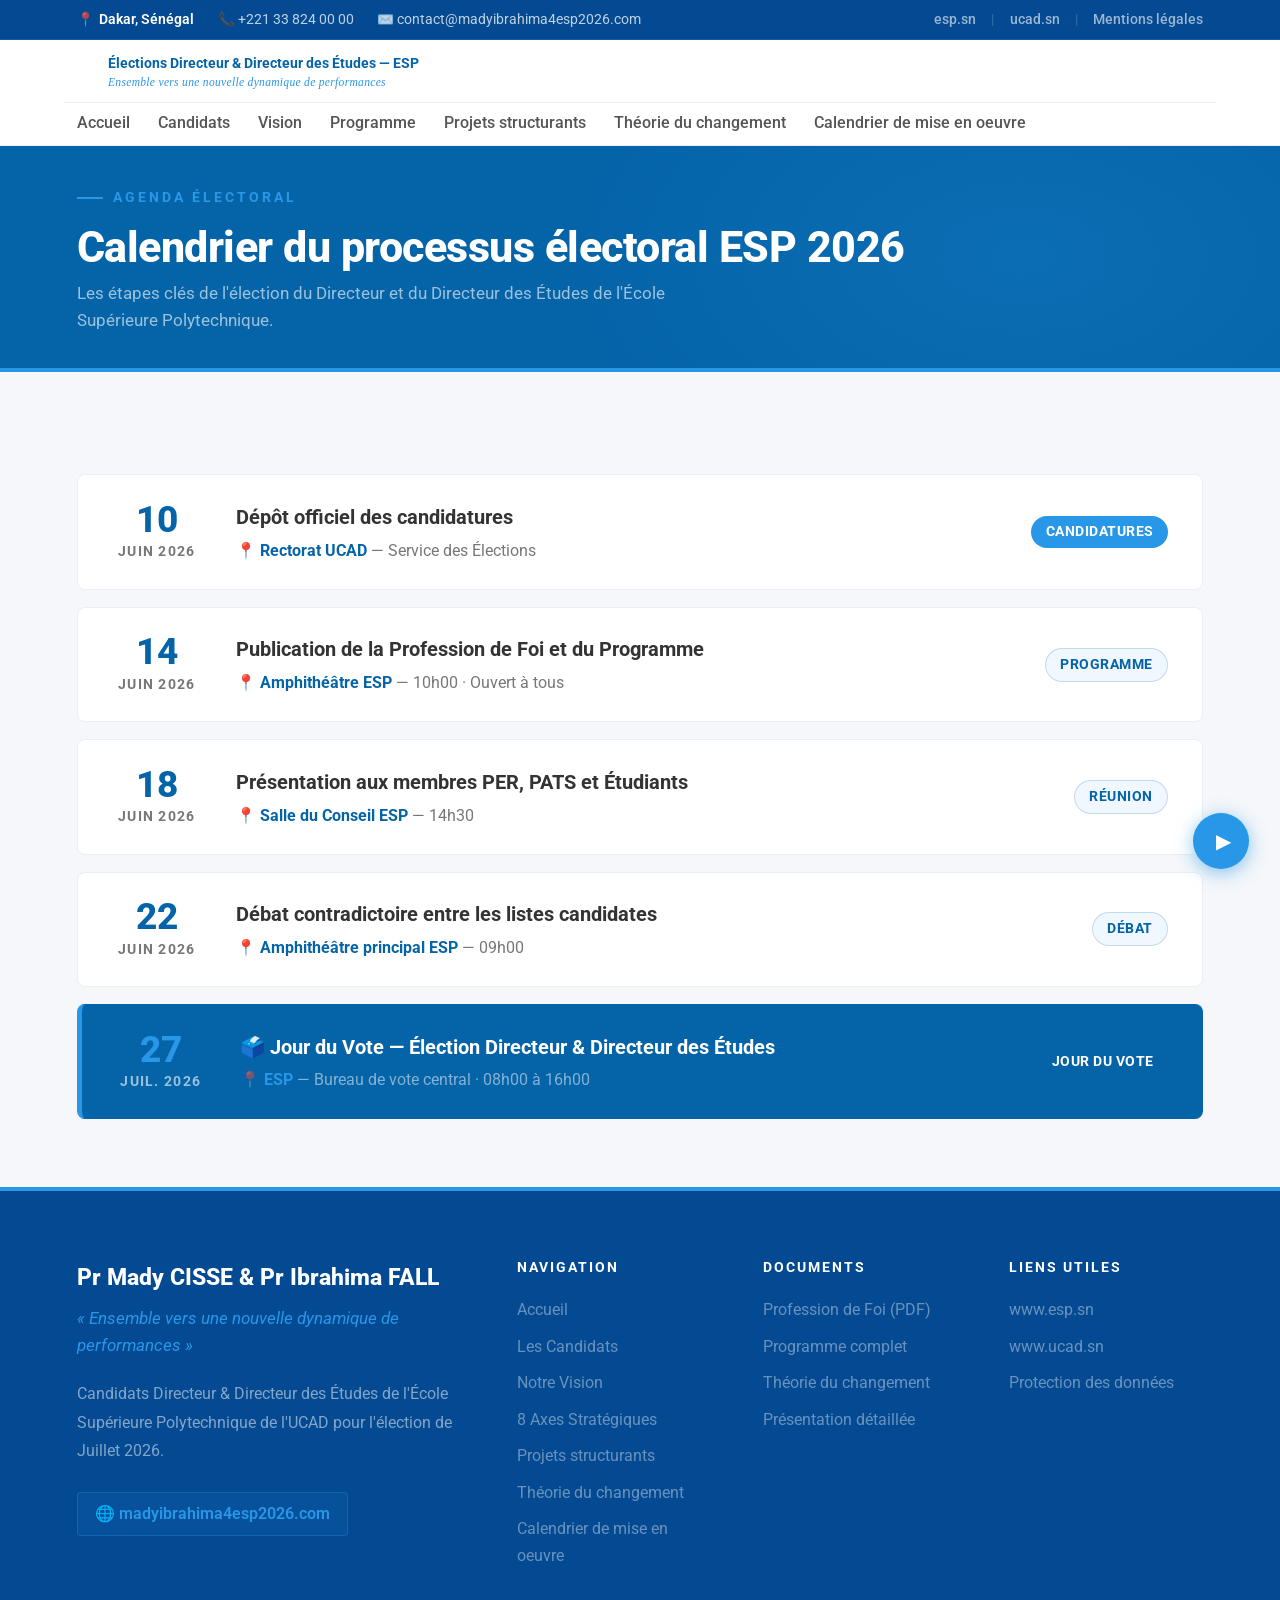
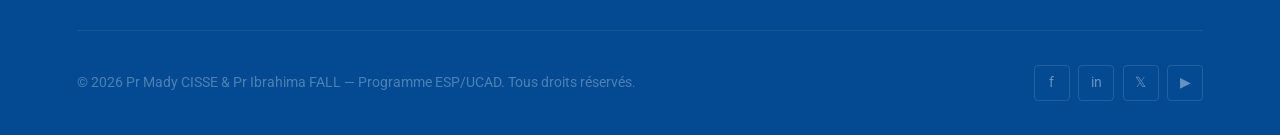
==== agenda.html @ 5996987d "Add files via upload" ====
<!DOCTYPE html>
<html lang="fr">
<head>
<meta charset="UTF-8">
<meta name="viewport" content="width=device-width, initial-scale=1.0">
<meta http-equiv="X-UA-Compatible" content="IE=edge">
<meta http-equiv="Referrer-Policy" content="strict-origin-when-cross-origin">
<title>Agenda Électoral — ESP/UCAD 2026</title>
<meta name="description" content="Calendrier du processus électoral ESP 2026 — dépôt des candidatures, présentation du programme, débat et jour du vote le 27 juillet 2026.">
<meta name="robots" content="index, follow">
<link rel="canonical" href="https://www.madyibrahima4esp2026.com/agenda.html">
<link rel="stylesheet" href="styles.css">
</head>
<body>

<!-- ══ TOPBAR ══ -->
<div class="topbar">
  <div class="tb-l">
    <span>📍 <strong>Dakar, Sénégal</strong></span>
    <span>📞 +221 33 824 00 00</span>
    <span>✉️ contact@madyibrahima4esp2026.com</span>
  </div>
  <div class="tb-r">
    <a href="https://www.esp.sn" target="_blank" rel="noopener noreferrer">esp.sn</a>
    <span class="sep">|</span>
    <a href="https://www.ucad.sn" target="_blank" rel="noopener noreferrer">ucad.sn</a>
    <span class="sep">|</span>
    <a href="mentions-legales.html">Mentions légales</a>
  </div>
</div>

<!-- ══ HEADER ══ -->
<header class="site-header">
  <div class="header-inner">
    <a href="index.html" class="brand" aria-label="Accueil">
      <div class="brand-logo">
        <img src="assets/logo.jpg" alt="Logo ESP" onerror="this.style.display='none';this.parentNode.querySelector('.brand-logo-text').style.display='block'">
        <span class="brand-logo-text" style="display:none">ESP</span>
      </div>
      <div class="brand-text">
        <span class="brand-name">Élections Directeur &amp; Directeur des Études — ESP</span>
        <span class="brand-sub">Ensemble vers une nouvelle dynamique de performances</span>
      </div>
    </a>
    <nav aria-label="Navigation principale">
      <ul class="main-nav">
        <li><a href="index.html">Accueil</a></li>
        <li><a href="candidats.html">Candidats</a></li>
        <li><a href="vision.html">Vision</a></li>
        <li><a href="programme.html">Programme</a></li>
        <li><a href="projets.html">Projets structurants</a></li>
        <li><a href="theorie-du-changement.html">Théorie du changement</a></li>
        <li><a href="theorie-du-changement.html#calendrier">Calendrier de mise en oeuvre</a></li>
        
      </ul>
    </nav>
    <button class="burger" id="menuToggle" aria-label="Ouvrir le menu" aria-expanded="false">
      <span></span><span></span><span></span>
    </button>
  </div>
</header>

<nav class="mobile-nav" id="mobileNav" aria-label="Menu mobile">
  <button class="close-btn" id="closeMenu" aria-label="Fermer">✕</button>
  <a href="index.html">Accueil</a>
  <a href="candidats.html">Les Candidats</a>
  <a href="vision.html">Vision</a>
  <a href="programme.html">Programme</a>
  <a href="projets.html">Projets structurants</a>
  <a href="theorie-du-changement.html">Théorie du changement</a>
  <a href="theorie-du-changement.html#calendrier">Calendrier de mise en oeuvre</a>

</nav>

<!-- ══ PAGE BANNER ══ -->
<section class="page-banner">
  <div class="container">
    <div class="eyebrow">Agenda Électoral</div>
    <h1 class="page-banner-title">Calendrier du processus électoral ESP 2026</h1>
    <p class="page-banner-sub">Les étapes clés de l'élection du Directeur et du Directeur des Études de l'École Supérieure Polytechnique.</p>
  </div>
</section>

<!-- ══ AGENDA ══ -->
<section class="section agenda-section" id="agenda">
  <div class="container">
    <div class="agenda-list">
      <div class="ag-card"><div><div class="ag-day">10</div><div class="ag-mo">Juin 2026</div></div><div><div class="ag-ev">Dépôt officiel des candidatures</div><div class="ag-loc">📍 <strong>Rectorat UCAD</strong> — Service des Élections</div></div><span class="ag-pill p-info">Candidatures</span></div>
      <div class="ag-card"><div><div class="ag-day">14</div><div class="ag-mo">Juin 2026</div></div><div><div class="ag-ev">Publication de la Profession de Foi et du Programme</div><div class="ag-loc">📍 <strong>Amphithéâtre ESP</strong> — 10h00 · Ouvert à tous</div></div><span class="ag-pill p-event">Programme</span></div>
      <div class="ag-card"><div><div class="ag-day">18</div><div class="ag-mo">Juin 2026</div></div><div><div class="ag-ev">Présentation aux membres PER, PATS et Étudiants</div><div class="ag-loc">📍 <strong>Salle du Conseil ESP</strong> — 14h30</div></div><span class="ag-pill p-event">Réunion</span></div>
      <div class="ag-card"><div><div class="ag-day">22</div><div class="ag-mo">Juin 2026</div></div><div><div class="ag-ev">Débat contradictoire entre les listes candidates</div><div class="ag-loc">📍 <strong>Amphithéâtre principal ESP</strong> — 09h00</div></div><span class="ag-pill p-event">Débat</span></div>
      <div class="ag-card highlight"><div><div class="ag-day">27</div><div class="ag-mo">Juil. 2026</div></div><div><div class="ag-ev">🗳️ Jour du Vote — Élection Directeur &amp; Directeur des Études</div><div class="ag-loc">📍 <strong>ESP</strong> — Bureau de vote central · 08h00 à 16h00</div></div><span class="ag-pill p-vote">Jour du vote</span></div>
    </div>
  </div>
</section>

<!-- ══ FOOTER ══ -->
<footer>
  <div class="footer-top">
    <div>
      <div class="foot-name">Pr Mady CISSE &amp; Pr Ibrahima FALL</div>
      <div class="foot-tag">« Ensemble vers une nouvelle dynamique de performances »</div>
      <p class="foot-desc">Candidats Directeur &amp; Directeur des Études de l'École Supérieure Polytechnique de l'UCAD pour l'élection de Juillet 2026.</p>
      <a href="https://www.madyibrahima4esp2026.com" class="foot-link" rel="noopener noreferrer">🌐 madyibrahima4esp2026.com</a>
    </div>
    <div class="footer-col">
      <h4>Navigation</h4>
      <ul>
        <li><a href="index.html">Accueil</a></li>
        <li><a href="candidats.html">Les Candidats</a></li>
        <li><a href="vision.html">Notre Vision</a></li>
        <li><a href="programme.html">8 Axes Stratégiques</a></li>
        <li><a href="projets.html">Projets structurants</a></li>
        <li><a href="theorie-du-changement.html">Théorie du changement</a></li>
        <li><a href="theorie-du-changement.html#calendrier">Calendrier de mise en oeuvre</a></li>
      </ul>
    </div>
    <div class="footer-col">
      <h4>Documents</h4>
      <ul>
        <li><a href="documents/profession-de-foi.pdf" target="_blank" rel="noopener noreferrer">Profession de Foi (PDF)</a></li>
        <li><a href="documents/programme-complet.pdf" target="_blank" rel="noopener noreferrer">Programme complet</a></li>
        <li><a href="documents/theorie-du-changement.pdf" target="_blank" rel="noopener noreferrer">Théorie du changement</a></li>
        <li><a href="documents/presentation.pdf" target="_blank" rel="noopener noreferrer">Présentation détaillée</a></li>
        </ul>
    </div>
    <div class="footer-col">
      <h4>Liens utiles</h4>
      <ul>
        <li><a href="https://www.esp.sn" target="_blank" rel="noopener noreferrer">www.esp.sn</a></li>
        <li><a href="https://www.ucad.sn" target="_blank" rel="noopener noreferrer">www.ucad.sn</a></li>
        <li><a href="mentions-legales.html#donnees">Protection des données</a></li>
        </ul>
    </div>
  </div>
  <div class="footer-bot">
    <p class="footer-copy">© 2026 Pr Mady CISSE &amp; Pr Ibrahima FALL — Programme ESP/UCAD. Tous droits réservés.</p>
    <div class="socials">
      <a href="#" class="soc" aria-label="Facebook" rel="noopener noreferrer">f</a>
      <a href="#" class="soc" aria-label="LinkedIn" rel="noopener noreferrer">in</a>
      <a href="#" class="soc" aria-label="Twitter / X" rel="noopener noreferrer">𝕏</a>
      <a href="#" class="soc" aria-label="YouTube" rel="noopener noreferrer">▶</a>
    </div>
  </div>
</footer>

<script src="main.js" defer></script>
<a href="index.html#video" class="float-vid" aria-label="Voir la vidéo"></a>
</body>
</html>
---- styles.css ----
@import url('https://fonts.googleapis.com/css2?family=Playfair+Display:ital@1&family=Roboto:wght@300;400;500;700;900&display=swap');

/* ═══════════════════════════════════════════════════════════════════
   CHARTE GRAPHIQUE ESP — Couleurs officielles + typographie esp.sn
   Police : système (identique à Hello Elementor / esp.sn)
   Couleurs ESP : #0564A8 dominant · #2897e8 bleu vif · #044a92 bleu profond · #fff · #333
═══════════════════════════════════════════════════════════════════ */

:root {
  --esp-navy:      #0564A8;
  --esp-navy-dark: #044a92;
  --esp-navy-mid:  #1278cc;
  --esp-blue:      #2897e8;
  --esp-blue-dark: #0564A8;
  --esp-blue-pale: #e8f4fd;
  --esp-blue-bg:   #f0f7ff;
  --white:    #ffffff;
  --black:    #000000;
  --text:     #333333;
  --text-mid: #555555;
  --text-lt:  #777777;
  --gray-50:  #fafafa;
  --gray-100: #f5f7fa;
  --gray-200: #ebeef3;
  --gray-300: #d4dde8;
  --border:   #dde3ef;
  --font: "Roboto", -apple-system, BlinkMacSystemFont, "Segoe UI",
          "Helvetica Neue", Arial, "Noto Sans", sans-serif;
  --text-xs:  0.8rem;
  --text-sm:  0.9375rem;
  --text-base: 1rem;
  --text-lg:  1.2rem;
  --text-xl:  1.375rem;
  --text-2xl: 1.625rem;
  --text-3xl: 2rem;
  --text-4xl: 2.375rem;
  --text-5xl: 2.875rem;
  --lh-text:  1.6;
  --lh-head:  1.2;
  --r:    4px;
  --r-lg: 8px;
  --shadow-sm: 0 1px 4px rgba(5,100,168,.08);
  --shadow:    0 4px 20px rgba(5,100,168,.12);
  --shadow-lg: 0 12px 40px rgba(5,100,168,.18);
}

/* ── Reset ── */
*, *::before, *::after { margin:0; padding:0; box-sizing:border-box; }
html { scroll-behavior:smooth; font-size:17px; }
body {
  font-family: var(--font);
  font-size: var(--text-base);
  color: var(--text);
  background: var(--white);
  line-height: var(--lh-text);
  overflow-x: clip;
  -webkit-font-smoothing: antialiased;
}
img { max-width:100%; display:block; }
a { color: inherit; text-decoration: none; }
h1,h2,h3,h4,h5,h6 {
  font-family: var(--font);
  line-height: var(--lh-head);
  font-weight: 700;
  color: var(--black);
}

/* ════════════════════════════════════
   TOPBAR
════════════════════════════════════ */
.topbar {
  background: var(--esp-navy-dark);
  color: rgba(255,255,255,.75);
  font-size: var(--text-xs);
  padding: .5rem 6%;
  display: flex;
  justify-content: space-between;
  align-items: center;
  border-bottom: 1px solid rgba(255,255,255,.08);
}
.tb-l { display:flex; align-items:center; gap:1.4rem; flex-wrap:wrap; }
.tb-l span { display:flex; align-items:center; gap:5px; }
.tb-l strong { color:var(--white); font-weight:600; }
.tb-r { display:flex; align-items:center; gap:.9rem; }
.tb-r a {
  color:rgba(255,255,255,.6);
  font-size:var(--text-xs);
  font-weight:500;
  transition:color .15s;
}
.tb-r a:hover { color:var(--esp-blue); }
.tb-r .sep { color:rgba(255,255,255,.2); }

/* ════════════════════════════════════
   HEADER
════════════════════════════════════ */
.site-header {
  background: var(--white);
  position: sticky;
  top: 0;
  z-index: 300;
  box-shadow: 0 2px 12px rgba(5,100,168,.1);
  border-bottom: 1px solid var(--gray-200);
}
.header-inner {
  max-width: 1280px;
  margin: 0 auto;
  padding: .9rem 5%;
  display: flex;
  align-items: center;
  justify-content: space-between;
  gap: 1.5rem;
}
.brand { display: flex; align-items: center; gap: 12px; min-width:0; overflow:hidden; }
.brand-logo {
  height: 48px; width: auto; flex-shrink: 0;
  display: flex; align-items: center; justify-content: center;
}
.brand-logo img { height: 48px; width: auto; object-fit: contain; display: block; }
.brand-logo-text { font-size: .95rem; font-weight: 800; color: var(--white); letter-spacing: 1px; }
.brand-text { display:flex; flex-direction:column; min-width:0; overflow:hidden; }
.brand-name { font-size: var(--text-sm); font-weight: 700; color: var(--esp-navy); line-height: 1.3; white-space:nowrap; overflow:hidden; text-overflow:ellipsis; }
.brand-sub { font-size: var(--text-xs); color: var(--esp-blue); margin-top: 2px; font-family: Georgia, 'Times New Roman', serif; font-style: italic; letter-spacing: .3px; }
.main-nav { display:flex; list-style:none; align-items:center; gap:.05rem; flex-wrap:nowrap; }
.main-nav a {
  color: var(--text-mid);
  font-size: .78rem;
  font-weight: 500;
  padding: .5rem .65rem;
  border-radius: var(--r);
  transition: all .15s;
}
.main-nav a:hover { color:var(--esp-navy); background:var(--esp-blue-bg); }
.main-nav a.active { color:var(--esp-navy); background:var(--esp-blue-bg); font-weight:700; }
.main-nav a.cta {
  background: var(--esp-navy); color: var(--white);
  padding: .5rem 1rem; font-weight: 600; margin-left: .3rem;
}
.main-nav a.cta:hover { background: var(--esp-navy-dark); }
.main-nav a.cta.active { background: var(--esp-navy-dark); }

/* ── Nav video CTA — pulsing ring ── */
.main-nav a.nav-video {
  background: var(--esp-blue) !important;
  color: var(--white) !important;
  padding: .45rem 1rem !important;
  font-weight: 700 !important;
  letter-spacing: .2px;
  animation: nav-vid-ring 2.6s ease-in-out infinite;
}
.main-nav a.nav-video:hover {
  background: var(--esp-blue-dark) !important;
  animation: none;
  transform: translateY(-1px);
  box-shadow: 0 4px 18px rgba(40,151,232,.55);
}
@keyframes nav-vid-ring {
  0%   { box-shadow: 0 0 0 0 rgba(40,151,232,.65); }
  60%  { box-shadow: 0 0 0 8px rgba(40,151,232,0); }
  100% { box-shadow: 0 0 0 0 rgba(40,151,232,0); }
}
.mobile-nav a.nav-video {
  background: var(--esp-blue) !important;
  color: var(--white) !important;
  font-weight: 700 !important;
  border-radius: var(--r);
}
.burger {
  display:none; flex-direction:column; gap:5.5px;
  cursor:pointer; padding:10px; background:none; border:none;
  border-radius:8px; transition:background .2s;
}
.burger:hover { background:rgba(5,100,168,.07); }
.burger span {
  width:24px; height:2.5px; background:var(--esp-navy);
  border-radius:3px; display:block;
  transition:transform .3s ease, opacity .2s ease, width .25s ease;
}
.burger.open span:nth-child(1) { transform:translateY(8px) rotate(45deg); }
.burger.open span:nth-child(2) { opacity:0; width:0; }
.burger.open span:nth-child(3) { transform:translateY(-8px) rotate(-45deg); }

/* Backdrop */
html.menu-open body { overflow: clip; }

.mobile-overlay {
  position:fixed; inset:0;
  background:rgba(0,8,32,.5);
  z-index:399;
  opacity:0; visibility:hidden;
  transition:opacity .35s, visibility .35s;
  backdrop-filter:blur(3px);
  -webkit-backdrop-filter:blur(3px);
}
.mobile-overlay.open { opacity:1; visibility:visible; }

/* Panneau latéral */
.mobile-nav {
  position:fixed; top:0; right:0;
  height:100vh;
  height:100dvh;
  width:min(300px, 86vw);
  background:var(--white); z-index:400;
  display:flex; flex-direction:column;
  transform:translateX(105%);
  visibility:hidden;
  transition:transform .35s cubic-bezier(.4,0,.2,1), visibility .35s;
  box-shadow:-6px 0 30px rgba(0,8,32,.18);
  overflow-y:auto;
  overflow-x:hidden;
  overscroll-behavior-y:contain;
  -webkit-overflow-scrolling:touch;
  padding-bottom:max(1.5rem, env(safe-area-inset-bottom));
}
.mobile-nav.open { transform:translateX(0); visibility:visible; }

/* En-tête du panneau */
.mob-nav-hd {
  display:flex; align-items:center; justify-content:space-between;
  padding:1rem 1.2rem;
  background:var(--esp-navy);
  flex-shrink:0;
}
.mob-nav-brand { color:var(--white); }
.mob-nav-brand strong { display:block; font-size:.85rem; font-weight:700; letter-spacing:.04em; }
.mob-nav-brand span {
  display:block;
  font-family:'Playfair Display', Georgia, serif;
  font-style:italic;
  font-size:.78rem;
  color:rgba(255,255,255,.82);
  font-weight:400;
  margin-top:4px;
  letter-spacing:.02em;
  line-height:1.35;
}

/* Bouton fermer */
.close-btn {
  width:32px; height:32px;
  background:rgba(255,255,255,.15); border:1px solid rgba(255,255,255,.2);
  border-radius:50%;
  font-size:.95rem; cursor:pointer; color:var(--white);
  display:flex; align-items:center; justify-content:center;
  transition:background .2s;
  flex-shrink:0;
}
.close-btn:hover { background:rgba(255,255,255,.3); }

/* Liens */
.mobile-nav a {
  display:flex; align-items:center; justify-content:space-between;
  padding:.7rem 1.2rem;
  border-bottom:1px solid var(--gray-100);
  color:var(--text); font-size:.9rem; font-weight:600;
  transition:background .15s, color .15s, padding-left .2s;
}
.mobile-nav a::after { content:'›'; font-size:1.2rem; color:var(--esp-blue); opacity:.5; }
.mobile-nav a:hover { background:var(--esp-blue-bg); color:var(--esp-navy); padding-left:1.6rem; }
.mobile-nav a.active { color:var(--esp-blue); background:var(--esp-blue-bg); }

/* CTA */
.mobile-nav a.cta {
  margin:.8rem 1.2rem 1rem;
  padding:.75rem 1.2rem;
  background:var(--esp-navy); color:var(--white) !important;
  border-radius:var(--r-lg);
  justify-content:center;
  font-size:.9rem;
  border-bottom:none;
}
.mobile-nav a.cta::after { display:none; }
.mobile-nav a.cta:hover { background:var(--esp-blue); padding-left:1.2rem; }

/* ════════════════════════════════════
   HERO
════════════════════════════════════ */
@keyframes pulse { 0%,100%{opacity:1} 50%{opacity:.4} }

@keyframes hero-orb-drift {
  0%,100% { transform: translate(0, 0) scale(1); }
  33%      { transform: translate(30px, -20px) scale(1.08); }
  66%      { transform: translate(-20px, 15px) scale(.95); }
}
.hero {
  position: relative;
  background: linear-gradient(135deg, #0564A8 0%, #1478c8 30%, #2897e8 65%, #0c72d4 100%);
  overflow: hidden;
  min-height: 88vh;
  display: flex;
  align-items: stretch;
}
/* Orbes lumineux animés */
.hero::before {
  content: '';
  position: absolute; inset: 0;
  background:
    radial-gradient(ellipse 700px 500px at 50% 50%,  rgba(255,255,255,.07) 0%, transparent 65%),
    radial-gradient(ellipse 500px 400px at 15% 20%,  rgba(90,180,245,.35) 0%, transparent 55%),
    radial-gradient(ellipse 600px 500px at 85% 80%,  rgba(13,60,130,.55)  0%, transparent 60%),
    radial-gradient(ellipse 350px 350px at 80% 10%,  rgba(255,255,255,.1) 0%, transparent 50%);
  pointer-events: none;
  animation: hero-orb-drift 12s ease-in-out infinite;
}
/* Grille de points décorative */
.hero::after {
  content: '';
  position: absolute; inset: 0;
  background-image:
    radial-gradient(circle, rgba(255,255,255,.18) 1px, transparent 1px);
  background-size: 36px 36px;
  pointer-events: none; z-index: 1;
  mask-image: radial-gradient(ellipse 80% 80% at 50% 50%, black 30%, transparent 100%);
  -webkit-mask-image: radial-gradient(ellipse 80% 80% at 50% 50%, black 30%, transparent 100%);
}

/* ── Hero 3 colonnes ── */
.hero-3col {
  position: relative; z-index: 2;
  width: 100%; min-height: 92vh;
  display: grid;
  grid-template-columns: clamp(230px, 26%, 320px) 1fr clamp(230px, 26%, 320px);
  align-items: stretch;
}

/* ── Photos latérales ── */
.h3-photo { position: relative; overflow: hidden; }

/* Accent top blanc nacré */
.h3-photo::before {
  content: '';
  position: absolute; top: 0; left: 0; right: 0; height: 3px;
  background: linear-gradient(90deg, transparent, rgba(255,255,255,.7), transparent);
  z-index: 4;
}
/* Vignette bords intérieurs */
.h3-photo-left::after {
  content: '';
  position: absolute; inset: 0;
  background: linear-gradient(to left, rgba(13,60,130,.5) 0%, transparent 45%);
  pointer-events: none; z-index: 2;
}
.h3-photo-right::after {
  content: '';
  position: absolute; inset: 0;
  background: linear-gradient(to right, rgba(13,60,130,.5) 0%, transparent 45%);
  pointer-events: none; z-index: 2;
}
.h3-photo img {
  width: 100%; height: 100%;
  object-fit: cover; object-position: top center;
  display: block;
  transition: transform .7s cubic-bezier(.25,.46,.45,.94);
  filter: brightness(.85) contrast(1.05) saturate(.95);
}
.h3-photo:hover img {
  transform: scale(1.06);
  filter: brightness(.95) contrast(1.05) saturate(1);
}

/* Dégradé bas */
.h3-photo-grad {
  position: absolute; bottom: 0; left: 0; right: 0; height: 65%;
  background: linear-gradient(to top,
    rgba(4,8,38,1) 0%,
    rgba(4,8,38,.85) 25%,
    rgba(4,8,38,.4) 55%,
    transparent 100%);
  pointer-events: none; z-index: 3;
}

/* Infos bas de photo */
.h3-photo-info {
  position: absolute; bottom: 0; left: 0; right: 0;
  padding: 1.2rem 1.3rem 1.8rem;
  z-index: 4;
}
.h3-photo-info .portrait-tag { margin-bottom: .55rem; }
.h3-photo-info .portrait-name {
  font-size: 1rem;
  border-left: 3px solid var(--esp-blue);
  padding-left: .7rem;
  margin-bottom: .3rem;
}
.h3-photo-info .portrait-grade {
  padding-left: calc(.7rem + 3px);
  font-size: .72rem; color: rgba(255,255,255,.45);
}

/* ── Colonne centre ── */
.h3-center {
  display: flex; flex-direction: column;
  align-items: center; justify-content: center;
  text-align: center;
  padding: 3rem 2.2rem;
  position: relative;
}
/* Séparateurs verticaux blanc nacré */
.h3-center::before, .h3-center::after {
  content: '';
  position: absolute; top: 8%; bottom: 8%; width: 1px;
  background: linear-gradient(to bottom,
    transparent 0%,
    rgba(255,255,255,.25) 30%,
    rgba(255,255,255,.25) 70%,
    transparent 100%);
}
.h3-center::before { left: 0; }
.h3-center::after  { right: 0; }

/* Diviseur décoratif */
.h3-divider {
  display: flex; align-items: center; gap: .7rem;
  width: 80%; margin: .6rem 0;
}
.h3-divider::before, .h3-divider::after {
  content: ''; flex: 1; height: 1px;
  background: linear-gradient(to right, transparent, rgba(255,255,255,.4));
}
.h3-divider::after {
  background: linear-gradient(to left, transparent, rgba(255,255,255,.4));
}
.h3-divider-dot {
  width: 6px; height: 6px; border-radius: 50%;
  background: #fff;
  box-shadow: 0 0 10px rgba(255,255,255,.8), 0 0 22px rgba(255,255,255,.4);
  flex-shrink: 0;
}

/* Grand & blanc lumineux */
.h3-ampersand {
  font-family: 'Montserrat', var(--font);
  font-size: clamp(4rem, 8vw, 7.5rem);
  font-weight: 900; line-height: .9;
  color: #fff;
  filter: drop-shadow(0 0 18px rgba(255,255,255,.5)) drop-shadow(0 0 40px rgba(255,255,255,.2));
  margin: 0; letter-spacing: -2px;
}

/* Titre */
.h3-title {
  font-family: var(--font);
  font-size: clamp(1.1rem, 1.7vw, 1.45rem);
  font-weight: 700; color: var(--white);
  line-height: 1.5; margin-bottom: .4rem;
  text-transform: uppercase; letter-spacing: 2px;
}
.h3-school {
  font-size: .88rem; color: rgba(255,255,255,.35);
  font-weight: 500; margin-bottom: 1.4rem;
  text-transform: uppercase; letter-spacing: 1.5px;
}

/* Slogan dans le centre */
.h3-center .hero-slogan {
  font-size: 1rem;
  max-width: 320px;
  margin-bottom: 1.6rem;
}

/* Badge live */
.h3-live {
  display: inline-flex; align-items: center; gap: .5rem;
  margin-top: 1rem;
  font-size: .78rem; color: rgba(255,255,255,.4);
  background: rgba(255,255,255,.04);
  border: 1px solid rgba(255,255,255,.08);
  padding: .45rem .9rem; border-radius: 100px; font-weight: 600;
  letter-spacing: .8px; text-transform: uppercase;
}

.hero-content {
  position: relative; z-index: 2;
  max-width: 1280px; margin: 0 auto; padding: 0 6%; width: 100%;
  display: grid; grid-template-columns: 1fr clamp(320px, 44%, 520px);
  gap: 2.5rem; align-items: center;
  min-height: 88vh;
}
.hero-left { padding: 4.5rem 0; min-width: 0; overflow: hidden; }

.hero-kicker {
  display: inline-flex; align-items: center; gap: 10px;
  font-size: var(--text-xs); font-weight: 700;
  text-transform: uppercase; letter-spacing: 3px;
  color: var(--esp-blue); margin-bottom: 1.6rem;
  padding: .4rem 1.1rem;
  background: rgba(40,151,232,.1);
  border: 1px solid rgba(40,151,232,.25);
  border-radius: 100px;
}
.kicker-pulse {
  width: 7px; height: 7px;
  background: #22c55e; border-radius: 50%;
  box-shadow: 0 0 8px rgba(34,197,94,.7);
  animation: pulse 2s infinite; flex-shrink: 0;
}
.hero-title {
  font-family: 'Montserrat', var(--font);
  font-size: clamp(1.8rem, 3.5vw, 3rem);
  color: var(--white); font-weight: 900;
  line-height: 1.05; letter-spacing: -1px;
  margin-bottom: 1.2rem;
}
.ht-prenom {
  display: block; font-weight: 700; font-size: .52em;
  color: rgba(255,255,255,.5); letter-spacing: 7px;
  text-transform: uppercase; margin-bottom: .06em;
  font-family: 'Montserrat', var(--font);
}
.ht-nom {
  display: block; font-weight: 900;
  text-transform: uppercase; color: var(--white); line-height: 1;
}
.ht-amp {
  display: block; font-family: 'Montserrat', var(--font);
  font-weight: 300; font-size: .3em;
  color: var(--esp-blue); letter-spacing: 8px;
  text-transform: uppercase; margin: .45em 0;
}
.hero-role {
  font-size: var(--text-sm); color: rgba(255,255,255,.5);
  margin-bottom: 1.4rem; padding-bottom: 1.4rem;
  border-bottom: 1px solid rgba(255,255,255,.08); line-height: 1.75;
}
.hero-role strong { color: rgba(255,255,255,.75); font-weight: 600; }
.hero-slogan {
  font-size: var(--text-lg); font-weight: 500; font-style: italic;
  color: var(--white); line-height: 1.6;
  margin: 0 0 1.8rem; padding-left: 1.3rem;
  border-left: 3px solid var(--esp-blue);
  max-width: 500px;
}
.hero-btns { display: flex; gap: 1rem; flex-wrap: wrap; margin-bottom: 2rem; width: 100%; }
.btn {
  display: inline-flex; align-items:center; gap:8px;
  padding: .85rem 2rem; border-radius: var(--r);
  font-size: var(--text-sm); font-weight: 600;
  transition: all .2s; border: 2px solid transparent;
  cursor: pointer; text-transform: uppercase; letter-spacing: .4px;
}
.btn-primary { background: var(--esp-blue); color: var(--white); border-color: var(--esp-blue); box-shadow: 0 4px 16px rgba(40,151,232,.4); }
.btn-primary:hover { background: var(--esp-blue-dark); border-color: var(--esp-blue-dark); transform: translateY(-2px); box-shadow: 0 6px 22px rgba(40,151,232,.5); }
.btn-outline { background: transparent; color: var(--white); border-color: rgba(255,255,255,.35); }
.btn-outline:hover { border-color: var(--white); background: rgba(255,255,255,.06); }

/* ── Hero bouton vidéo ── */
.btn-play {
  background: var(--white);
  color: var(--esp-blue);
  border-color: var(--white);
  font-weight: 700;
  gap: 10px;
  box-shadow: 0 4px 22px rgba(255,255,255,.22), 0 0 0 3px rgba(255,255,255,.1);
  animation: play-btn-glow 3s ease-in-out infinite;
}
.btn-play:hover {
  background: rgba(255,255,255,.92);
  color: var(--esp-blue-dark);
  transform: translateY(-2px);
  animation: none;
  box-shadow: 0 8px 32px rgba(255,255,255,.35);
}
.btn-play .play-ic {
  width: 24px; height: 24px;
  background: var(--esp-blue);
  color: var(--white);
  border-radius: 50%;
  display: inline-flex; align-items: center; justify-content: center;
  font-size: .6rem;
  flex-shrink: 0;
  transition: background .2s;
}
.btn-play:hover .play-ic { background: var(--esp-blue-dark); }
@keyframes play-btn-glow {
  0%,100% { box-shadow: 0 4px 22px rgba(255,255,255,.22), 0 0 0 3px rgba(255,255,255,.10); }
  50%     { box-shadow: 0 4px 28px rgba(255,255,255,.38), 0 0 0 5px rgba(255,255,255,.18); }
}

.hero-meta {
  display: flex; flex-wrap: wrap;
  border: 1px solid rgba(255,255,255,.08);
  border-radius: var(--r); overflow: hidden;
  background: rgba(255,255,255,.03);
  max-width: 440px;
}
.hero-meta-item {
  flex: 1; padding: .85rem 1.2rem;
  border-right: 1px solid rgba(255,255,255,.08);
  min-width: 100px;
}
.hero-meta-item:last-child { border-right: none; }
.hero-meta-label {
  font-size: 10px; color: rgba(255,255,255,.35);
  text-transform: uppercase; letter-spacing: 1.5px;
  font-weight: 700; margin-bottom: 3px;
}
.hero-meta-value { color: var(--white); font-size: var(--text-sm); font-weight: 700; }

/* Hero droite — portraits candidats */
.hero-right {
  display: flex; flex-direction: column;
  gap: .9rem; align-self: stretch;
  padding: 3rem 0;
}
.hero-portraits {
  display: grid; grid-template-columns: 1fr 1fr;
  gap: .9rem; flex: 1;
  align-items: start;
}

/* Carte portrait */
.hero-portrait {
  display: flex; flex-direction: column;
  border-radius: var(--r-lg);
  overflow: hidden;
  background: rgba(255,255,255,.05);
  border: 1px solid rgba(255,255,255,.1);
  box-shadow: 0 8px 36px rgba(0,0,0,.45);
  transition: transform .3s ease, box-shadow .3s ease;
}
.hero-portrait:hover {
  transform: translateY(-6px);
  box-shadow: 0 20px 55px rgba(0,0,0,.6);
}
.hero-portrait:first-child { border-top: 3px solid var(--esp-blue); }
.hero-portrait.alt {
  border-top: 3px solid rgba(255,255,255,.25);
}

/* Zone photo */
.hero-portrait-img {
  position: relative;
  height: 290px;
  background: #0a0e28;
  overflow: hidden;
  flex-shrink: 0;
}
/* Numéro badge */
.hero-portrait:first-child .hero-portrait-img::before,
.hero-portrait.alt .hero-portrait-img::before {
  content: none;
}
.hero-portrait-img img {
  width: 100%; height: 100%;
  object-fit: cover; object-position: top center;
  transition: transform .45s ease;
}
.hero-portrait:hover .hero-portrait-img img { transform: scale(1.05); }
.hero-portrait::after { display: none; }

/* Section info sous la photo */
.hero-portrait-info {
  padding: .9rem 1rem 1.1rem;
  background: rgba(10,14,45,.78);
  border-top: 1px solid rgba(255,255,255,.07);
}
.portrait-tag {
  display: inline-block; font-size: 9px; font-weight: 700;
  text-transform: uppercase; letter-spacing: 1.5px;
  color: var(--esp-blue); background: rgba(40,151,232,.15);
  border: 1px solid rgba(40,151,232,.35);
  padding: .2rem .65rem; border-radius: 100px; margin-bottom: .5rem;
}
.portrait-tag.alt {
  color: var(--esp-blue);
  background: rgba(40,151,232,.15);
  border-color: rgba(40,151,232,.35);
}
.portrait-name {
  font-family: 'Montserrat', var(--font);
  font-size: 1.05rem; color: var(--white);
  font-weight: 800; line-height: 1.15;
  text-transform: uppercase;
}
.portrait-name strong { font-weight: 900; }
.portrait-grade {
  font-size: 10px; color: rgba(255,255,255,.38);
  margin-top: 4px; font-weight: 500;
}
.hero-right-badge {
  display: flex; align-items: center; gap: .6rem;
  font-size: var(--text-xs); color: rgba(255,255,255,.4);
  background: rgba(255,255,255,.04);
  border: 1px solid rgba(255,255,255,.07);
  padding: .6rem 1rem; border-radius: var(--r); font-weight: 600;
}
.live-dot {
  width: 7px; height: 7px; background: #22c55e;
  border-radius: 50%; box-shadow: 0 0 8px rgba(34,197,94,.6);
  animation: pulse 2s infinite; flex-shrink: 0;
}

/* ════════════════════════════════════
   PAGE BANNER — bandeau des pages internes
════════════════════════════════════ */
.page-banner {
  background: var(--esp-navy);
  padding: 2rem 6%;
  border-bottom: 4px solid var(--esp-blue);
  position: relative;
  overflow: hidden;
}
.page-banner::before {
  content: '';
  position: absolute; inset: 0;
  background: radial-gradient(ellipse 700px 400px at 80% 50%, rgba(40,151,232,.18) 0%, transparent 65%);
  pointer-events: none;
}
.page-banner .container { max-width: 1280px; margin: 0 auto; position: relative; z-index: 1; }
.page-banner .eyebrow { color: var(--esp-blue); margin-bottom: 0.8rem; }
.page-banner .eyebrow::before { background: var(--esp-blue); }
.page-banner-title {
  font-size: clamp(1.7rem, 3.5vw, 2.5rem);
  color: var(--white); font-weight: 800;
  margin-bottom: 0.4rem; letter-spacing: -0.5px;
}
.page-banner-sub { color: rgba(255,255,255,.6); font-size: var(--text-base); max-width: 640px; line-height: 1.6; }

/* ════════════════════════════════════
   GENERIQUE SECTIONS
════════════════════════════════════ */
.section { padding:3rem 6%; }
.container { max-width:1280px; margin:0 auto; }
.section-hd { max-width:800px; margin-bottom:3.5rem; }
.section-hd.center { margin-left:auto; margin-right:auto; text-align:center; }
.eyebrow {
  display: inline-flex; align-items:center; gap:10px;
  font-size: var(--text-xs); font-weight:700;
  text-transform: uppercase; letter-spacing:3px;
  color: var(--esp-blue); margin-bottom:.9rem;
}
.eyebrow::before { content:''; width:26px; height:2px; background:var(--esp-blue); flex-shrink:0; }
.section-hd.center .eyebrow { justify-content:center; }
.section-title { font-size: var(--text-4xl); font-weight: 800; color: var(--esp-navy); letter-spacing: -.5px; margin-bottom:.9rem; line-height: var(--lh-head); }
.section-intro { color:var(--text-mid); font-size:var(--text-base); line-height:var(--lh-text); }

/* ════════════════════════════════════
   STATS
════════════════════════════════════ */
.stats-bar { background:var(--esp-navy); padding:2.5rem 6%; }
.stats-grid { max-width:1280px; margin:0 auto; display:grid; grid-template-columns:repeat(4,1fr); gap:2rem; }
.stat-card { text-align:center; }
.stat-num { font-size: 2.8rem; font-weight: 800; color: var(--white); line-height:1; margin-bottom:.4rem; letter-spacing:-1px; }
.stat-num small { font-size:1.6rem; color:var(--esp-blue); }
.stat-label { font-size: var(--text-xs); color: rgba(255,255,255,.7); text-transform: uppercase; letter-spacing: 1.5px; font-weight: 600; }

/* ════════════════════════════════════
   VISION
════════════════════════════════════ */
.vision { background:var(--white); }
.vision-grid { display:grid; grid-template-columns:1.2fr 1fr; gap:5rem; align-items:center; }
.vision-quote { background: var(--esp-navy); color: var(--white); padding: 3rem; border-radius: var(--r-lg); position: relative; box-shadow: var(--shadow-lg); border-left: 5px solid var(--esp-blue); }
.vision-quote::before { content: '"'; position: absolute; top:.8rem; left:1.5rem; font-size: 6rem; color: rgba(40,151,232,.2); line-height:1; font-weight:800; }
.vision-q { font-size: var(--text-xl); line-height: 1.65; font-weight: 500; margin-bottom: 2rem; position: relative; z-index:1; }
.vision-q strong { color:var(--esp-blue); font-weight:700; }
.vision-attr { display:flex; align-items:center; gap:.9rem; padding-top:1.3rem; border-top:1px solid rgba(255,255,255,.1); }
.attr-line { width:28px; height:2px; background:var(--esp-blue); flex-shrink:0; }
.attr-txt { font-size:var(--text-xs); color:rgba(255,255,255,.6); font-weight:600; text-transform:uppercase; letter-spacing:1.5px; }
.vision-text p { font-size:var(--text-base); line-height:1.85; color:var(--text-mid); margin-bottom:1.1rem; }
.vision-text p strong { color:var(--black); font-weight:700; }
.vision-feats { display:grid; grid-template-columns:1fr 1fr; gap:1rem; margin-top:2rem; }
.vfeat { padding:1rem 1.2rem; background:var(--esp-blue-bg); border-left:4px solid var(--esp-navy); border-radius:0 var(--r) var(--r) 0; }
.vfeat-n { font-size:1.9rem; font-weight:800; color:var(--esp-navy); line-height:1; margin-bottom:4px; }
.vfeat-t { font-size:var(--text-sm); color:var(--text-mid); font-weight:500; }

/* ════════════════════════════════════
   CANDIDATS
════════════════════════════════════ */
.cand-section { background:#eef1f7; }
.cand-grid { display:flex; flex-direction:column; gap:2.5rem; margin-top:1rem; }

/* ── Card horizontale ── */
.cand-card {
  background:var(--white);
  border-radius:var(--r-lg); overflow:hidden;
  box-shadow:0 4px 28px rgba(5,100,168,.1);
  border:1px solid var(--gray-200);
  display:grid;
  grid-template-areas:"banner banner" "head body";
  grid-template-columns:360px 1fr;
  grid-template-rows:3px 1fr;
  transition:box-shadow .3s;
}
.cand-card:hover { box-shadow:0 14px 44px rgba(5,100,168,.16); }

/* Bandeau couleur top */
.cand-banner { grid-area:banner; height:3px; background:var(--esp-navy); }
.cand-banner.alt { background:var(--esp-blue); }

/* ── Colonne PHOTO gauche ── */
.cand-head {
  grid-area:head;
  position:relative; overflow:hidden;
  min-height:480px; background:#07102a;
}
.cand-head::after {
  content:''; position:absolute; inset:0; z-index:1;
  background:
    linear-gradient(to right, rgba(7,16,42,0) 55%, rgba(7,16,42,.45) 100%),
    linear-gradient(to top, rgba(7,16,42,.92) 0%, rgba(7,16,42,.45) 45%, rgba(7,16,42,.05) 100%);
}
.cand-photo { position:absolute; inset:0; width:100%; height:100%; }
.cand-photo img { width:100%; height:100%; object-fit:cover; object-position:center top; }
.cand-head-info {
  position:absolute; bottom:0; left:0; right:0;
  padding:1.5rem 1.8rem; z-index:2;
}
.cand-poste {
  display:inline-block; font-size:9px; font-weight:700;
  text-transform:uppercase; letter-spacing:2px;
  color:var(--esp-blue); background:rgba(40,151,232,.18);
  padding:.28rem .85rem; border-radius:100px; margin-bottom:.5rem;
  border:1px solid rgba(40,151,232,.45);
}
.cand-poste.alt {
  color:rgba(255,255,255,.9); background:rgba(255,255,255,.15);
  border-color:rgba(255,255,255,.3);
}
.cand-name { font-size:var(--text-2xl); font-weight:800; color:#fff; line-height:1.15; }
.cand-titre { font-size:var(--text-xs); color:rgba(255,255,255,.5); margin-top:.3rem; line-height:1.4; }

/* ── Colonne CONTENU droite ── */
.cand-body {
  grid-area:body;
  padding:2.2rem 2.8rem 2.2rem 2.4rem;
  display:flex; flex-direction:column; justify-content:center;
  border-left:1px solid var(--gray-100);
}
.cand-body p { font-size:var(--text-sm); line-height:1.8; color:var(--text-mid); margin-bottom:1rem; }
.cand-body ul {
  list-style:none; margin:0 0 .5rem; padding:0;
  display:grid; grid-template-columns:1fr 1fr; gap:.38rem .6rem;
}
.cand-body ul li {
  font-size:.8rem; line-height:1.55; color:var(--text-mid);
  padding:.2rem 0 .2rem 1rem; position:relative;
  border-bottom:1px solid var(--gray-100);
}
.cand-body ul li:last-child { border-bottom:none; }
.cand-body ul li::before {
  content:''; position:absolute; left:0; top:.63em;
  width:5px; height:5px; border-radius:50%; background:var(--esp-blue); flex-shrink:0;
}
.cand-chips {
  display:flex; flex-wrap:wrap; gap:.45rem;
  margin-top:1.3rem; padding-top:1.2rem; border-top:2px solid var(--gray-100);
}
.chip {
  background:var(--esp-blue-bg); color:var(--esp-navy);
  padding:.3rem .9rem; border-radius:100px;
  font-size:var(--text-xs); font-weight:700;
  border:1px solid rgba(5,100,168,.12);
}
.cand-cv-btn {
  display: inline-flex; align-items: center; gap: .55rem;
  margin-top: 1.1rem;
  padding: .6rem 1.2rem;
  background: var(--esp-blue-bg);
  color: var(--esp-blue);
  border: 1px solid rgba(40,151,232,.35);
  border-radius: var(--r);
  font-size: var(--text-sm); font-weight: 700;
  text-decoration: none;
  transition: background .18s, border-color .18s, color .18s, transform .18s;
}
.cand-cv-btn:hover {
  background: var(--esp-blue);
  color: var(--white);
  border-color: var(--esp-blue);
  transform: translateY(-1px);
}
.cand-cv-icon { font-size: 1rem; flex-shrink: 0; }

/* ════════════════════════════════════
   PROGRAMME — 7 AXES
════════════════════════════════════ */
.programme { background:var(--white); }
.prog-layout { display:grid; grid-template-columns:265px 1fr; gap:3rem; margin-top:3rem; }
.prog-sidebar { position:sticky; top:90px; align-self:start; }
.prog-list { list-style:none; background:var(--gray-100); border-radius:var(--r-lg); padding:.5rem; border:1px solid var(--gray-200); }
.prog-item { display:flex; align-items:center; gap:10px; padding:.8rem 1rem; border-radius:var(--r); cursor:pointer; transition:all .15s; font-size:var(--text-sm); color:var(--text-mid); font-weight:500; }
.prog-item:hover { background:var(--white); color:var(--esp-navy); }
.prog-item.active { background:var(--esp-navy); color:var(--white); font-weight:700; }
.prog-item.active .pnum { background:rgba(255,255,255,.18); color:var(--white); }
.pnum { width:26px; height:26px; border-radius:50%; background:var(--esp-blue-bg); color:var(--esp-navy); display:flex; align-items:center; justify-content:center; font-size:var(--text-xs); font-weight:800; flex-shrink:0; }
.prog-panel { display:none; animation:fadeIn .3s ease; }
.prog-panel.active { display:block; }
@keyframes fadeIn{from{opacity:0;transform:translateY(8px)}to{opacity:1;transform:translateY(0)}}
.prog-hdr { border-left:4px solid var(--esp-navy); padding-left:1.5rem; margin-bottom:2rem; }
.prog-axe { font-size:var(--text-xs); color:var(--esp-blue); font-weight:700; text-transform:uppercase; letter-spacing:2.5px; margin-bottom:.5rem; }
.prog-h3 { font-size:var(--text-3xl); font-weight:800; color:var(--esp-navy); line-height:1.2; margin-bottom:.7rem; }
.prog-obj { font-size:var(--text-base); line-height:1.75; color:var(--text-mid); font-style:italic; }
.prog-body { display:grid; grid-template-columns:1fr 1fr; gap:2.5rem; }
.prog-col h4 { font-size:var(--text-xs); font-weight:700; text-transform:uppercase; letter-spacing:2px; color:var(--esp-navy); padding-bottom:.7rem; margin-bottom:1.1rem; border-bottom:2px solid var(--esp-navy); }
.prog-acts { list-style:none; }
.prog-acts li { position:relative; padding:.5rem 0 .5rem 1.4rem; font-size:var(--text-sm); line-height:1.7; color:var(--text-mid); border-bottom:1px dashed var(--gray-200); }
.prog-acts li:last-child { border-bottom:none; }
.prog-acts li::before { content:''; position:absolute; left:0; top:1rem; width:6px; height:6px; background:var(--esp-blue); border-radius:50%; }
.prog-indic { display:flex; flex-direction:column; gap:.6rem; }
.indic { background:var(--esp-blue-bg); border:1px solid rgba(40,151,232,.15); border-left:3px solid var(--esp-navy); padding:.8rem 1rem; border-radius:0 var(--r) var(--r) 0; font-size:var(--text-sm); line-height:1.55; color:var(--text); }
.indic strong { color:var(--esp-navy); font-weight:700; }

/* ════════════════════════════════════
   PROJETS STRUCTURANTS
════════════════════════════════════ */
.projets { background:var(--gray-100); }

/* ── Ancien compact grid (conservé pour compatibilité) ── */
.ps-grid { display:grid; grid-template-columns:repeat(auto-fit,minmax(300px,1fr)); gap:1.5rem; margin-top:3rem; }
.ps-card { background:var(--white); border-radius:var(--r-lg); overflow:hidden; border:1px solid var(--gray-200); transition:all .25s; display:flex; flex-direction:column; }
.ps-card:hover { transform:translateY(-5px); box-shadow:var(--shadow-lg); border-color:rgba(5,100,168,.3); }
.ps-cover { height:130px; position:relative; display:flex; align-items:flex-end; padding:1.2rem 1.5rem; background:var(--esp-navy); color:var(--white); border-bottom:3px solid var(--esp-blue); }
.ps-cover::before { content:''; position:absolute; top:.8rem; right:1rem; font-size:4rem; font-weight:800; color:rgba(255,255,255,.07); line-height:1; }
.ps-card:nth-child(1) .ps-cover::before{content:'01';} .ps-card:nth-child(2) .ps-cover::before{content:'02';} .ps-card:nth-child(3) .ps-cover::before{content:'03';} .ps-card:nth-child(4) .ps-cover::before{content:'04';} .ps-card:nth-child(5) .ps-cover::before{content:'05';}
.ps-card:nth-child(2) .ps-cover{background:#0564A8;} .ps-card:nth-child(3) .ps-cover{background:#044a92;} .ps-card:nth-child(4) .ps-cover{background:#1278cc;} .ps-card:nth-child(5) .ps-cover{background:#03397a;}
.ps-tag { display:inline-block; background:rgba(40,151,232,.2); padding:.2rem .75rem; border-radius:100px; font-size:10px; font-weight:700; text-transform:uppercase; letter-spacing:1px; margin-bottom:.6rem; border:1px solid rgba(40,151,232,.35); color:var(--esp-blue); }
.ps-title { font-size:var(--text-base); font-weight:700; line-height:1.3; }
.ps-body { padding:1.5rem; flex:1; display:flex; flex-direction:column; }
.ps-body>p { font-size:var(--text-sm); color:var(--text-lt); line-height:1.75; margin-bottom:1rem; }
.ps-acts { list-style:none; margin-top:auto; padding-top:1rem; border-top:1px solid var(--gray-200); }
.ps-acts li { font-size:var(--text-xs); line-height:1.5; color:var(--text-mid); padding:.3rem 0 .3rem 1.1rem; position:relative; }
.ps-acts li::before { content:'→'; position:absolute; left:0; color:var(--esp-blue); font-weight:bold; }

/* ══ PROJETS — HERO ALTERNATING CARDS ══ */
.ps-hero-grid { display:flex; flex-direction:column; gap:2.5rem; margin-top:2rem; }

.ps-hero-card {
  display:grid;
  grid-template-columns:400px 1fr;
  min-height:330px;
  border-radius:var(--r-lg);
  overflow:hidden;
  border:1px solid var(--gray-200);
  box-shadow:var(--shadow);
  background:var(--white);
  opacity:0;
  transform:translateX(-55px);
  transition:opacity .75s ease, transform .75s ease, box-shadow .35s;
}
.ps-hero-card:nth-child(even) {
  grid-template-columns:1fr 400px;
  transform:translateX(55px);
}
.ps-hero-card:nth-child(even) .ps-hero-img { order:2; }
.ps-hero-card:nth-child(even) .ps-hero-cnt  { order:1; }
.ps-hero-card.ps-in { opacity:1; transform:translateX(0); }
.ps-hero-card.ps-in:hover { box-shadow:0 22px 55px rgba(5,100,168,.17); }

/* ── Image ── */
.ps-hero-img { position:relative; overflow:hidden; background:var(--esp-navy); }
.ps-hero-img img {
  position:absolute; inset:0;
  width:100%; height:100%; object-fit:cover;
  transition:transform 1s cubic-bezier(.4,0,.2,1);
  display:block;
}
.ps-hero-card.ps-in:hover .ps-hero-img img { transform:scale(1.08); }

.ps-hero-glaze {
  position:absolute; inset:0;
  background:linear-gradient(155deg, rgba(5,100,168,.52) 0%, rgba(13,21,64,.9) 100%);
  display:flex; flex-direction:column; justify-content:flex-end; padding:1.75rem;
}
.ps-hero-bignum {
  position:absolute; top:.6rem; right:.9rem;
  font-size:8rem; font-weight:800;
  color:rgba(255,255,255,.08); line-height:1;
  pointer-events:none; user-select:none;
}
.ps-hero-chip {
  display:inline-block;
  background:var(--esp-blue); color:#fff;
  font-size:9px; font-weight:700;
  text-transform:uppercase; letter-spacing:1.5px;
  padding:.3rem .9rem; border-radius:100px;
  margin-bottom:.7rem; width:fit-content;
  box-shadow:0 3px 12px rgba(40,151,232,.45);
}
.ps-hero-img-title {
  color:#fff; font-size:.95rem; font-weight:700;
  line-height:1.35; text-shadow:0 2px 8px rgba(0,0,0,.5);
}

/* ── Contenu ── */
.ps-hero-cnt {
  padding:1.75rem 2rem;
  display:flex; flex-direction:column;
  background:var(--white);
}
.ps-hero-cnt-title {
  font-size:var(--text-xl); font-weight:800;
  color:var(--esp-navy); line-height:1.2;
  margin-bottom:1rem;
  padding-bottom:1rem;
  border-bottom:2px solid var(--gray-200);
}
.ps-hero-acts-hd {
  font-size:var(--text-xs); font-weight:700;
  color:var(--esp-blue); text-transform:uppercase;
  letter-spacing:.08em; margin-bottom:.8rem;
  display:flex; align-items:center; gap:.6rem;
}
.ps-hero-acts-hd::before { content:''; width:18px; height:2px; background:var(--esp-blue); flex-shrink:0; }

.ps-hero-acts {
  list-style:none; padding:0; margin:0;
  display:grid; grid-template-columns:1fr 1fr;
  gap:.1rem 1.75rem; flex:1;
}
.ps-hero-acts.col1 { grid-template-columns:1fr; }
.ps-hero-acts li {
  font-size:.83rem; line-height:1.65; color:var(--text-mid);
  padding:.38rem 0 .38rem 1.1rem;
  position:relative; border-bottom:1px solid var(--gray-100);
  opacity:0; transform:translateY(8px);
  transition:opacity .4s ease, transform .4s ease;
}
.ps-hero-card.ps-in .ps-hero-acts li { opacity:1; transform:translateY(0); }
.ps-hero-card.ps-in .ps-hero-acts li:nth-child(1)  { transition-delay:.2s; }
.ps-hero-card.ps-in .ps-hero-acts li:nth-child(2)  { transition-delay:.25s; }
.ps-hero-card.ps-in .ps-hero-acts li:nth-child(3)  { transition-delay:.3s; }
.ps-hero-card.ps-in .ps-hero-acts li:nth-child(4)  { transition-delay:.35s; }
.ps-hero-card.ps-in .ps-hero-acts li:nth-child(5)  { transition-delay:.4s; }
.ps-hero-card.ps-in .ps-hero-acts li:nth-child(6)  { transition-delay:.45s; }
.ps-hero-card.ps-in .ps-hero-acts li:nth-child(7)  { transition-delay:.5s; }
.ps-hero-card.ps-in .ps-hero-acts li:nth-child(n+8) { transition-delay:.55s; }
.ps-hero-acts li::before {
  content:''; position:absolute; left:0; top:.9em;
  width:5px; height:5px; border-radius:50%;
  background:var(--esp-blue); flex-shrink:0;
}
.ps-hero-acts li:last-child { border-bottom:none; }

/* ── Responsive ── */
@media(max-width:920px) {
  .ps-hero-card,
  .ps-hero-card:nth-child(even) {
    grid-template-columns:1fr;
    transform:translateY(40px);
  }
  .ps-hero-card:nth-child(even) .ps-hero-img { order:0; }
  .ps-hero-card:nth-child(even) .ps-hero-cnt  { order:0; }
  .ps-hero-img { min-height:210px; }
  .ps-hero-acts { grid-template-columns:1fr; }
  .ps-hero-cnt { padding:1.25rem; }
  .ps-hero-cnt-title { font-size:var(--text-base); }
  .ps-hero-bignum { font-size:5rem; }
}

/* ════════════════════════════════════
   PROJETS — BLOCS ALTERNÉS
════════════════════════════════════ */
.ps-blk-list { display:flex; flex-direction:column; gap:2.5rem; margin-top:2rem; }

/* ── Bloc principal ── */
.ps-blk {
  display:grid;
  grid-template-areas:"img content" "tog tog" "body body";
  grid-template-columns:42% 58%;
  grid-template-rows:1fr auto auto;
  border-radius:var(--r-lg); overflow:hidden;
  border:1px solid var(--gray-200);
  box-shadow:var(--shadow);
  opacity:0; transform:translateY(42px);
  transition:opacity .75s ease, transform .75s ease, box-shadow .3s;
}
.ps-blk.ps-in { opacity:1; transform:translateY(0); }
.ps-blk.ps-in:hover { box-shadow:0 22px 56px rgba(5,100,168,.16); }

/* Pair : image à droite */
.ps-blk:nth-child(even) {
  grid-template-areas:"content img" "tog tog" "body body";
  grid-template-columns:58% 42%;
}

/* ── Zone IMAGE ── */
.ps-blk-img {
  grid-area:img;
  position:relative; overflow:hidden;
  min-height:460px; background:var(--esp-navy);
}
.ps-blk-img img {
  width:100%; height:100%; object-fit:cover; object-position:center;
  transition:transform 1.1s cubic-bezier(.4,0,.2,1);
}
.ps-blk.ps-in:hover .ps-blk-img img { transform:scale(1.06); }
.ps-blk-overlay {
  position:absolute; inset:0;
  background:linear-gradient(145deg,rgba(5,100,168,.55) 0%,rgba(10,16,50,.9) 100%);
}
.ps-blk-badge {
  position:absolute; top:1.4rem; left:1.4rem;
  background:var(--esp-blue); color:#fff;
  font-size:.6rem; font-weight:800; text-transform:uppercase; letter-spacing:1.5px;
  padding:.28rem .85rem; border-radius:100px;
  box-shadow:0 3px 10px rgba(40,151,232,.45);
}
.ps-blk-bg-num {
  position:absolute; bottom:-.6rem; right:.6rem;
  font-size:10rem; font-weight:900;
  color:rgba(255,255,255,.06); line-height:1;
  pointer-events:none; user-select:none;
}
/* Titre catégorie dans l'image */
.ps-blk-img-label {
  position:absolute; bottom:1.4rem; left:1.4rem; right:1.4rem;
  color:#fff; font-size:1.05rem; font-weight:800; line-height:1.3;
  text-shadow:0 2px 8px rgba(0,0,0,.5);
}

/* ── Zone CONTENU ── */
.ps-blk-content {
  grid-area:content;
  padding:2.8rem 3.2rem;
  display:flex; flex-direction:column; justify-content:center;
  background:var(--white);
}
.ps-blk-tag {
  font-size:.6rem; font-weight:800; text-transform:uppercase;
  letter-spacing:2px; color:var(--esp-blue);
  display:flex; align-items:center; gap:.5rem; margin-bottom:.9rem;
}
.ps-blk-tag::before { content:''; width:22px; height:2px; background:var(--esp-blue); flex-shrink:0; }
.ps-blk-title {
  font-size:var(--text-lg); font-weight:800; color:var(--esp-navy);
  line-height:1.3; margin-bottom:1.3rem;
  padding-bottom:1.1rem; border-bottom:2px solid var(--gray-100);
}
.ps-blk-acts-lbl {
  font-size:.62rem; font-weight:800; text-transform:uppercase;
  letter-spacing:.1em; color:var(--esp-blue);
  display:flex; align-items:center; gap:.45rem; margin-bottom:.75rem;
}
.ps-blk-acts-lbl::before { content:''; width:14px; height:2px; background:var(--esp-blue); flex-shrink:0; }
.ps-blk-acts {
  list-style:none; padding:0; margin:0; flex:1;
  display:grid; grid-template-columns:1fr 1fr; gap:.25rem .9rem;
}
.ps-blk-acts.col1 { grid-template-columns:1fr; }
.ps-blk-acts li {
  font-size:.79rem; line-height:1.6; color:var(--text-mid);
  padding:.28rem 0 .28rem 1rem; position:relative;
  border-bottom:1px solid var(--gray-100);
  opacity:0; transform:translateY(7px);
  transition:opacity .38s ease, transform .38s ease;
}
.ps-blk-acts li:last-child { border-bottom:none; }
.ps-blk-acts li::before {
  content:''; position:absolute; left:0; top:.75em;
  width:4px; height:4px; border-radius:50%; background:var(--esp-blue);
}
.ps-blk.ps-in .ps-blk-acts li { opacity:1; transform:translateY(0); }
.ps-blk.ps-in .ps-blk-acts li:nth-child(1)  { transition-delay:.18s; }
.ps-blk.ps-in .ps-blk-acts li:nth-child(2)  { transition-delay:.22s; }
.ps-blk.ps-in .ps-blk-acts li:nth-child(3)  { transition-delay:.26s; }
.ps-blk.ps-in .ps-blk-acts li:nth-child(4)  { transition-delay:.30s; }
.ps-blk.ps-in .ps-blk-acts li:nth-child(5)  { transition-delay:.34s; }
.ps-blk.ps-in .ps-blk-acts li:nth-child(n+6){ transition-delay:.38s; }

/* Toggle + body exemples span full width */
.ps-blk > .ps-ex-toggle { grid-area:tog; }
.ps-blk > .ps-ex-body   { grid-area:body; }

/* ── Responsive ── */
@media(max-width:860px) {
  .ps-blk,
  .ps-blk:nth-child(even) {
    grid-template-areas:"img" "content" "tog" "body";
    grid-template-columns:1fr;
    grid-template-rows:280px 1fr auto auto;
  }
  .ps-blk-img { min-height:0; }
  .ps-blk-content { padding:1.8rem; }
  .ps-blk-acts { grid-template-columns:1fr; }
}
@media(max-width:520px) {
  .ps-blk-content { padding:1.2rem; }
  .ps-blk-title { font-size:var(--text-base); }
}

/* ════════════════════════════════════
   EXEMPLES DE MISE EN ŒUVRE
════════════════════════════════════ */

/* ── Bouton accordéon ── */
.ps-ex-toggle {
  width:100%; display:flex; align-items:center; justify-content:center; gap:.75rem;
  padding:1rem 2rem;
  background: linear-gradient(135deg, var(--esp-blue) 0%, #0564A8 100%);
  border: none; border-top: 3px solid rgba(255,255,255,.15);
  cursor:pointer; font-size:.78rem; font-weight:800;
  color:#fff; text-transform:uppercase; letter-spacing:.12em;
  flex-shrink:0; position:relative; overflow:hidden;
  box-shadow: 0 4px 18px rgba(40,151,232,.45);
  transition: box-shadow .25s, transform .2s, background .25s;
  animation: toggle-pulse 2.8s ease-in-out infinite;
}
@keyframes toggle-pulse {
  0%,100% { box-shadow: 0 4px 18px rgba(40,151,232,.45); }
  50%      { box-shadow: 0 4px 28px rgba(40,151,232,.85), 0 0 0 4px rgba(40,151,232,.18); }
}
.ps-ex-toggle::before {
  content:'';
  position:absolute; inset:0;
  background: linear-gradient(90deg, transparent 0%, rgba(255,255,255,.12) 50%, transparent 100%);
  transform: translateX(-100%);
  transition: transform .5s ease;
}
.ps-ex-toggle:hover::before { transform: translateX(100%); }
.ps-ex-toggle:hover {
  background: linear-gradient(135deg, #0564A8 0%, #0d4ea3 100%);
  box-shadow: 0 6px 28px rgba(40,151,232,.65);
  transform: translateY(-1px);
  animation: none;
}
.ps-ex-toggle:active { transform: translateY(0); }
.ps-ex-toggle[aria-expanded="true"] {
  background: linear-gradient(135deg, #0d4ea3 0%, #0a3b80 100%);
  animation: none;
  box-shadow: 0 2px 10px rgba(40,151,232,.3);
}
.ps-ex-toggle[aria-expanded="true"] .ps-ex-arr { transform:rotate(180deg); }
.ps-ex-arr {
  width:28px; height:28px; border-radius:50%;
  background:rgba(255,255,255,.2); color:#fff;
  display:flex; align-items:center; justify-content:center;
  font-size:.75rem; line-height:1;
  transition:transform .35s cubic-bezier(.4,0,.2,1), background .2s;
  flex-shrink:0; border: 1px solid rgba(255,255,255,.4);
}
.ps-ex-toggle:hover .ps-ex-arr { background:rgba(255,255,255,.3); }
.ps-ex-toggle[aria-expanded="true"] .ps-ex-arr { background:rgba(255,255,255,.25); }

/* ── Corps accordéon ── */
.ps-ex-body { background:#0d1535; border-top:1px solid rgba(40,151,232,.2); }
.ps-ex-body[hidden] { display:none; }

/* ── Grille exemples (P1, P2, P3) — colonne unique, full-width ── */
.ps-ex-grid { display:flex; flex-direction:column; gap:0; }

/* ── Carte exemple : split sombre ↔ clair ── */
.ps-ex-card { display:grid; grid-template-rows:auto 1fr; border-bottom:1px solid rgba(255,255,255,.06); }
.ps-ex-card:last-child { border-bottom:none; }
.ps-ex-card-hd {
  padding:.75rem 1.4rem;
  font-size:.78rem; font-weight:700; color:#fff; line-height:1.3;
  background:rgba(255,255,255,.05);
  border-left:3px solid var(--esp-blue);
  display:flex; align-items:center; gap:.6rem;
}
.ps-ex-card-hd::before {
  content:'◆'; color:var(--esp-blue); font-size:.5rem; flex-shrink:0;
}
.ps-ex-card-body {
  display:grid; grid-template-columns:1fr 1fr;
  counter-reset:constat;
}
/* Colonne CONSTATS (sombre) */
.ps-ex-card-body > div:first-child {
  padding:.9rem 1.2rem 1rem;
  border-right:1px solid rgba(255,255,255,.06);
}
/* Colonne PROPOSITIONS (légèrement plus claire) */
.ps-ex-card-body > div:last-child {
  padding:.9rem 1.2rem 1rem;
  background:rgba(255,255,255,.04);
}
/* Labels */
.ps-ex-lbl {
  font-size:.62rem; font-weight:800; text-transform:uppercase; letter-spacing:1.4px;
  margin-bottom:.6rem; display:block;
}
.ps-ex-card-body > div:first-child .ps-ex-lbl { color:rgba(255,255,255,.4); }
.ps-ex-card-body > div:last-child  .ps-ex-lbl { color:var(--esp-blue); }
/* Listes */
.ps-ex-ul { list-style:none; padding:0; margin:0; }
/* Constats : numéros */
.ps-ex-card-body > div:first-child .ps-ex-ul li {
  color:rgba(255,255,255,.7); font-size:.75rem; line-height:1.55;
  padding:.28rem 0 .28rem 1.8rem; position:relative;
  border-bottom:1px solid rgba(255,255,255,.05);
  counter-increment:constat;
}
.ps-ex-card-body > div:first-child .ps-ex-ul li:last-child { border-bottom:none; }
.ps-ex-card-body > div:first-child .ps-ex-ul li::before {
  content:counter(constat,decimal-leading-zero);
  position:absolute; left:0; top:.3em;
  font-size:.62rem; font-weight:800; color:var(--esp-blue); font-family:monospace;
}
/* Propositions : coches */
.ps-ex-card-body > div:last-child .ps-ex-ul li {
  color:rgba(255,255,255,.75); font-size:.75rem; line-height:1.55;
  padding:.28rem 0 .28rem 1.4rem; position:relative;
  border-bottom:1px solid rgba(255,255,255,.05);
}
.ps-ex-card-body > div:last-child .ps-ex-ul li:last-child { border-bottom:none; }
.ps-ex-card-body > div:last-child .ps-ex-ul li::before {
  content:'✓'; position:absolute; left:0; top:.28em;
  font-size:.68rem; font-weight:900; color:#4ade80;
}

/* ── Image dans colonne Propositions (Projet 3) ── */
.ps-ex-img-wrap {
  margin: .6rem 0 .8rem;
  border-radius: var(--r);
  overflow: hidden;
  border: 1px solid rgba(40,151,232,.25);
}
.ps-ex-img-wrap img {
  width: 100%; display: block;
  object-fit: cover; max-height: 260px;
}
.ps-ex-img-caption {
  font-size: .62rem; font-weight: 600; text-transform: uppercase; letter-spacing: 1px;
  color: var(--esp-blue); background: rgba(40,151,232,.08);
  padding: .4rem .8rem; line-height: 1.4;
}

/* ── Bannière architecture pleine largeur (Projet 5) ── */
.ps-arch-banner {
  margin: 0; border-bottom: 1px solid rgba(40,151,232,.2);
  position: relative; overflow: hidden;
}
.ps-arch-banner img {
  width: 100%; display: block;
  object-fit: cover; max-height: 380px;
}
.ps-arch-caption {
  position: absolute; bottom: 0; left: 0; right: 0;
  background: linear-gradient(to top, rgba(7,9,30,.95) 0%, transparent 100%);
  padding: 1.5rem 1.4rem .9rem;
  font-size: .8rem; color: rgba(255,255,255,.85); line-height: 1.5;
}
.ps-arch-caption strong { color: var(--esp-blue); }

/* ── Cartes bureaux / centres (P4 & P5) ── */
.ps-bureau-grid {
  display:grid; grid-template-columns:repeat(auto-fit,minmax(260px,1fr));
  gap:0; padding:1.2rem 1.4rem 1.4rem;
  background:#0d1535;
}
.ps-bureau-card {
  background:rgba(255,255,255,.04); border:1px solid rgba(255,255,255,.08);
  border-radius:var(--r-lg); overflow:hidden;
  display:flex; flex-direction:column;
  margin:.4rem;
  transition:background .2s;
}
.ps-bureau-card:hover { background:rgba(255,255,255,.07); }
.ps-bureau-name {
  background:rgba(40,151,232,.15); color:#fff;
  padding:.7rem 1rem; font-size:.8rem; font-weight:700; line-height:1.3;
  border-bottom:1px solid rgba(40,151,232,.3);
  border-top:2px solid var(--esp-blue);
}
.ps-bureau-obj {
  padding:.65rem 1rem;
  border-bottom:1px solid rgba(255,255,255,.07);
}
.ps-bureau-tag {
  font-size:.6rem; font-weight:800; text-transform:uppercase;
  letter-spacing:1.4px; color:rgba(255,255,255,.4); margin-bottom:.3rem; display:block;
}
.ps-bureau-obj-txt {
  font-size:.77rem; line-height:1.5; color:rgba(255,255,255,.65);
  font-style:italic;
  border-left:2px solid var(--esp-blue); padding-left:.6rem;
}
.ps-bureau-missions { padding:.65rem 1rem; flex:1; }
.ps-bureau-missions .ps-bureau-tag { color:var(--esp-blue); }
.ps-bureau-ul { list-style:none; padding:0; margin:0; }
.ps-bureau-ul li {
  font-size:.74rem; line-height:1.55; color:rgba(255,255,255,.65);
  padding:.22rem 0 .22rem 1.1rem; position:relative;
  border-bottom:1px solid rgba(255,255,255,.05);
}
.ps-bureau-ul li:last-child { border-bottom:none; }
.ps-bureau-ul li::before {
  content:'›'; position:absolute; left:0; top:.2em;
  color:var(--esp-blue); font-weight:700; font-size:.85rem;
}

@media(max-width:640px) {
  .ps-ex-card-body { grid-template-columns:1fr; }
  .ps-ex-card-body > div:first-child { border-right:none; border-bottom:1px solid rgba(255,255,255,.06); }
  .ps-bureau-grid { grid-template-columns:1fr; padding:.8rem; }
}

/* ════════════════════════════════════
   GANTT LÉGENDE
════════════════════════════════════ */
.gantt-legend {
  display: flex;
  flex-wrap: wrap;
  gap: 1rem 2rem;
  margin-top: 1.2rem;
  padding: 1rem 1.2rem;
  background: var(--white);
  border: 1px solid var(--gray-200);
  border-radius: var(--r);
}
.gantt-legend-item {
  display: flex; align-items: center; gap: .5rem;
  font-size: var(--text-xs); color: var(--text-mid); font-weight: 600;
}
.gantt-legend-dot {
  width: 12px; height: 12px; border-radius: 2px; flex-shrink: 0;
}
.gantt-legend-dot.c1 { background: var(--esp-navy); }
.gantt-legend-dot.c2 { background: var(--esp-blue); }
.gantt-legend-dot.c3 { background: var(--esp-navy-dark); }
.gantt-legend-dot.c4 { background: var(--esp-navy-mid); }
.gantt-legend-dot.c5 { background: var(--esp-blue-dark); }

/* ════════════════════════════════════
   GANTT
════════════════════════════════════ */
.gantt-hint { display:none; }
.gantt-section { background:var(--white); }
.gantt-wrap { margin-top:3rem; overflow-x:auto; border:1px solid var(--gray-200); border-radius:var(--r-lg); box-shadow:var(--shadow); }
.gantt { width:100%; min-width:900px; border-collapse:collapse; font-size:var(--text-xs); }
.gantt thead tr:first-child th { background:var(--esp-navy); color:var(--white); padding:.7rem .9rem; font-weight:700; font-size:var(--text-xs); text-align:left; }
.gantt thead tr:first-child th.yr { background:var(--esp-blue); text-align:center; font-size:var(--text-xs); border-left:1px solid rgba(255,255,255,.15); }
.gantt thead tr:nth-child(2) th { background:var(--esp-navy-mid); color:rgba(255,255,255,.85); padding:.4rem; font-weight:600; font-size:11px; text-align:center; border-left:1px solid rgba(255,255,255,.1); }
.gantt td { padding:.55rem .9rem; border-bottom:1px solid var(--gray-200); font-size:var(--text-xs); vertical-align:middle; }
.gantt td.lbl { color:var(--text-mid); }
.gantt td.ps-row { background:var(--esp-blue-bg); color:var(--esp-navy); font-weight:700; font-size:var(--text-xs); padding:.7rem .9rem; border-left:3px solid var(--esp-navy); }
.gantt tr:hover td:not(.ps-row) { background:var(--esp-blue-bg); }
.gantt .gbar { height:12px; border-radius:2px; }
.gantt .c1 { background:var(--esp-navy); }
.gantt .c2 { background:var(--esp-blue); }
.gantt .c3 { background:var(--esp-navy-dark); }
.gantt .c4 { background:var(--esp-navy-mid); }
.gantt .c5 { background:var(--esp-blue-dark); }

/* ════════════════════════════════════
   AGENDA
════════════════════════════════════ */
.agenda-section { background:var(--gray-100); }
.agenda-list { margin-top:3rem; }
.ag-card { background:var(--white); border:1px solid var(--gray-200); border-radius:var(--r-lg); padding:1.5rem 2rem; display:grid; grid-template-columns:90px 1fr auto; align-items:center; gap:2rem; margin-bottom:1rem; transition:all .2s; }
.ag-card:hover { border-color:var(--esp-navy); box-shadow:var(--shadow); transform:translateX(4px); }
.ag-card.highlight { background:var(--esp-navy); border-color:var(--esp-navy); border-left:5px solid var(--esp-blue); }
.ag-card.highlight .ag-day { color:var(--esp-blue); }
.ag-card.highlight .ag-mo  { color:rgba(255,255,255,.6); }
.ag-card.highlight .ag-ev  { color:var(--white); }
.ag-card.highlight .ag-loc { color:rgba(255,255,255,.5); }
.ag-card.highlight .ag-loc strong { color:var(--esp-blue); }
.ag-day { font-size:2.2rem; font-weight:800; color:var(--esp-navy); line-height:1; text-align:center; }
.ag-mo  { font-size:var(--text-xs); color:var(--text-lt); text-transform:uppercase; letter-spacing:1.3px; font-weight:700; text-align:center; margin-top:3px; }
.ag-ev  { font-weight:700; font-size:var(--text-lg); color:var(--text); margin-bottom:.25rem; }
.ag-loc { font-size:var(--text-sm); color:var(--text-lt); }
.ag-loc strong { color:var(--esp-navy); font-weight:700; }
.ag-pill { padding:.3rem .85rem; border-radius:100px; font-size:var(--text-xs); font-weight:700; white-space:nowrap; letter-spacing:.5px; text-transform:uppercase; }
.p-vote  { background:var(--esp-navy); color:var(--white); }
.p-event { background:var(--esp-blue-bg); color:var(--esp-navy); border:1px solid rgba(5,100,168,.2); }
.p-info  { background:var(--esp-blue); color:var(--white); }

/* ════════════════════════════════════
   ENGAGEMENT / CONTACT
════════════════════════════════════ */
.engagement { background:var(--esp-navy); color:var(--white); }
.engagement .eyebrow { color:var(--esp-blue); }
.engagement .eyebrow::before { background:var(--esp-blue); }
.engagement .section-title { color:var(--white); }
.engagement .section-intro { color:rgba(255,255,255,.6); }
.eng-grid { display:grid; grid-template-columns:1fr 1.15fr; gap:4rem; margin-top:0; align-items:start; }
.eng-opts { display:flex; flex-direction:column; gap:1rem; }
.eng-opt { background:rgba(255,255,255,.05); border:1px solid rgba(255,255,255,.09); border-radius:var(--r-lg); padding:1.3rem 1.5rem; display:flex; gap:1.2rem; align-items:flex-start; transition:all .2s; }
.eng-opt:hover { background:rgba(40,151,232,.12); border-color:rgba(40,151,232,.4); transform:translateX(4px); }
.eng-num { width:38px; height:38px; border-radius:50%; background:var(--esp-blue); color:var(--white); display:flex; align-items:center; justify-content:center; font-size:var(--text-base); font-weight:800; flex-shrink:0; }
.eng-opt h4 { font-size:var(--text-base); font-weight:700; color:var(--white); margin-bottom:.3rem; }
.eng-opt p  { font-size:var(--text-sm); color:rgba(255,255,255,.55); line-height:1.6; }
.eng-form { background:var(--white); color:var(--text); border-radius:var(--r-lg); padding:2.5rem; box-shadow:0 20px 60px rgba(0,0,0,.4); border-top:4px solid var(--esp-navy); }
.eng-form h3 { font-size:var(--text-2xl); font-weight:800; color:var(--esp-navy); margin-bottom:.3rem; }
.eng-form .sub { font-size:var(--text-sm); color:var(--text-mid); margin-bottom:1.8rem; }
.fg { margin-bottom:1rem; }
.fg label { display:block; font-size:var(--text-xs); font-weight:700; color:var(--text); margin-bottom:.4rem; text-transform:uppercase; letter-spacing:.5px; }
.fg input,.fg select,.fg textarea { width:100%; padding:.8rem 1rem; background:var(--gray-100); border:1.5px solid var(--gray-200); border-radius:var(--r); color:var(--text); font-size:var(--text-base); font-family:var(--font); outline:none; transition:all .15s; }
.fg input:focus,.fg select:focus,.fg textarea:focus { border-color:var(--esp-navy); background:var(--white); box-shadow:0 0 0 3px rgba(5,100,168,.08); }
.fg-row { display:grid; grid-template-columns:1fr 1fr; gap:.8rem; }
.hp-field { position:absolute; left:-9999px; opacity:0; pointer-events:none; }
.btn-submit { width:100%; padding:1rem; border-radius:var(--r); background:var(--esp-navy); color:var(--white); font-size:var(--text-sm); font-weight:700; font-family:var(--font); border:none; cursor:pointer; transition:all .2s; margin-top:.5rem; text-transform:uppercase; letter-spacing:.6px; }
.btn-submit:hover { background:var(--esp-navy-dark); transform:translateY(-1px); }
.btn-submit:disabled { opacity:.6; cursor:not-allowed; transform:none; }
.form-note { font-size:var(--text-xs); color:var(--text-mid); margin-top:1rem; text-align:center; }
.form-note a { color:var(--esp-navy); font-weight:600; }

/* ════════════════════════════════════
   FOOTER
════════════════════════════════════ */
footer { background: var(--esp-navy-dark); color: var(--white); padding: 4rem 6% 2rem; border-top: 4px solid var(--esp-blue); }
.footer-top { max-width:1280px; margin:0 auto; display:grid; grid-template-columns:2fr 1fr 1fr 1fr; gap:3rem; padding-bottom:3rem; border-bottom:1px solid rgba(255,255,255,.07); }
.foot-name { font-size:var(--text-xl); font-weight:800; color:var(--white); margin-bottom:.5rem; }
.foot-tag { font-style:italic; color:var(--esp-blue); font-size:var(--text-base); margin-bottom:1.2rem; }
.foot-desc { font-size:var(--text-sm); color:rgba(255,255,255,.5); line-height:1.8; margin-bottom:1.5rem; }
.foot-link { display:inline-flex; align-items:center; gap:8px; padding:.5rem 1rem; background:rgba(40,151,232,.1); border:1px solid rgba(40,151,232,.3); border-radius:var(--r); font-size:var(--text-sm); color:var(--esp-blue); font-weight:600; }
.foot-link:hover { background:rgba(40,151,232,.2); }
.footer-col h4 { font-size:var(--text-xs); font-weight:700; text-transform:uppercase; letter-spacing:2px; color:var(--white); margin-bottom:1.2rem; }
.footer-col ul { list-style:none; }
.footer-col li { margin-bottom:.55rem; }
.footer-col a { color:rgba(255,255,255,.4); font-size:var(--text-sm); transition:color .15s; }
.footer-col a:hover { color:var(--esp-blue); }
/* ── Footer vidéo ── */
.footer-video {
  max-width: 1280px; margin: 0 auto;
  padding: 2rem 0 1rem;
  border-top: 1px solid rgba(255,255,255,.07);
  display: flex; align-items: flex-start; gap: 2rem; flex-wrap: wrap;
}
.footer-video-info { flex: 1; min-width: 220px; }
.footer-video-info h4 {
  font-size: var(--text-xs); font-weight: 700; text-transform: uppercase;
  letter-spacing: 2px; color: var(--white); margin-bottom: .5rem;
  display: flex; align-items: center; gap: .5rem;
}
.footer-video-info h4::before {
  content: ''; display: inline-block; width: 18px; height: 2px; background: var(--esp-blue); flex-shrink: 0;
}
.footer-video-info p { color: rgba(255,255,255,.42); font-size: var(--text-xs); line-height: 1.6; margin-top: .3rem; }
.footer-video video {
  flex: 0 0 auto; width: 320px; max-width: 100%;
  border-radius: var(--r-lg);
  border: 1px solid rgba(255,255,255,.1);
  display: block;
  background: #000;
}
@media(max-width:640px) { .footer-video { flex-direction:column; } .footer-video video { width:100%; } }

.footer-bot { max-width:1280px; margin:2rem auto 0; display:flex; justify-content:space-between; align-items:center; flex-wrap:wrap; gap:1rem; }
.footer-copy { font-size:var(--text-xs); color:rgba(255,255,255,.3); }
.socials { display:flex; gap:.5rem; }
.soc { width:36px; height:36px; border-radius:var(--r); border:1px solid rgba(255,255,255,.12); display:flex; align-items:center; justify-content:center; color:rgba(255,255,255,.4); font-size:.85rem; transition:all .15s; }
.soc:hover { border-color:var(--esp-blue); color:var(--esp-blue); background:rgba(40,151,232,.08); }

/* ════════════════════════════════════
   VIDEO
════════════════════════════════════ */
.video-section { background: var(--gray-100); }
.video-wrap { max-width: 900px; margin: 0 auto; }
.video-embed {
  position: relative;
  padding-bottom: 56.25%;
  height: 0;
  overflow: hidden;
  border-radius: var(--r-lg);
  box-shadow: var(--shadow-lg);
}
.video-embed iframe,
.video-embed video {
  position: absolute;
  top: 0; left: 0;
  width: 100%; height: 100%;
  border: none;
  background: #000;
}
.video-placeholder {
  position: relative;
  padding-bottom: 56.25%;
  border-radius: var(--r-lg);
  overflow: hidden;
  background: var(--esp-navy);
  border: 2px dashed rgba(40,151,232,.4);
  box-shadow: var(--shadow-lg);
}
.video-placeholder::before {
  content: '';
  position: absolute; inset: 0;
  background: radial-gradient(ellipse 600px 400px at 60% 40%, rgba(40,151,232,.15) 0%, transparent 65%);
  pointer-events: none;
}
.video-placeholder-inner {
  position: absolute;
  inset: 0;
  display: flex;
  flex-direction: column;
  align-items: center;
  justify-content: center;
  gap: 1.2rem;
  padding: 2rem;
  text-align: center;
}
.video-play-btn {
  width: 80px; height: 80px;
  border-radius: 50%;
  background: var(--esp-blue);
  display: flex; align-items: center; justify-content: center;
  font-size: 1.8rem; color: var(--white);
  box-shadow: 0 6px 28px rgba(40,151,232,.55);
  flex-shrink: 0;
}
.video-placeholder-txt {
  font-size: var(--text-xl);
  font-weight: 700;
  color: var(--white);
  margin: 0;
}
.video-placeholder-sub {
  font-size: var(--text-sm);
  color: rgba(255,255,255,.45);
  max-width: 420px;
  line-height: 1.6;
  margin: 0;
}
.video-placeholder-badge {
  display: inline-flex; align-items: center; gap: 8px;
  background: rgba(40,151,232,.15); border: 1px solid rgba(40,151,232,.35);
  border-radius: 100px; padding: .35rem 1rem;
  font-size: var(--text-xs); font-weight: 700;
  color: var(--esp-blue); text-transform: uppercase; letter-spacing: 1.5px;
}

/* ════════════════════════════════════
   VIDEO MODAL
════════════════════════════════════ */
@keyframes vmi-pulse {
  0%,100% { transform: scale(1); opacity: .35; }
  50%      { transform: scale(1.55); opacity: 0; }
}
@keyframes modal-in {
  from { opacity:0; transform: scale(.88) translateY(28px); }
  to   { opacity:1; transform: scale(1) translateY(0); }
}
.video-modal-overlay {
  position: fixed;
  inset: 0;
  z-index: 600;
  background: rgba(4,8,40,.82);
  display: flex;
  align-items: center;
  justify-content: center;
  padding: 1.5rem;
  opacity: 0;
  visibility: hidden;
  transition: opacity .35s ease, visibility .35s ease;
  backdrop-filter: blur(8px);
  -webkit-backdrop-filter: blur(8px);
}
.video-modal-overlay.show { opacity: 1; visibility: visible; }
.video-modal-box {
  background: var(--white);
  border-radius: var(--r-lg);
  padding: 2.5rem 2rem;
  max-width: 460px;
  width: 100%;
  text-align: center;
  box-shadow: 0 24px 70px rgba(0,0,0,.45);
  border-top: 4px solid var(--esp-blue);
  transform: scale(.9) translateY(20px);
  transition: transform .4s cubic-bezier(.34,1.56,.64,1);
}
.video-modal-overlay.show .video-modal-box {
  transform: scale(1) translateY(0);
}
.video-modal-icon {
  width: 72px; height: 72px;
  background: var(--esp-navy);
  border-radius: 50%;
  display: flex; align-items: center; justify-content: center;
  font-size: 1.7rem; color: var(--white);
  margin: 0 auto 1.4rem;
  box-shadow: 0 6px 24px rgba(5,100,168,.4);
  border: 3px solid var(--esp-blue);
}
.video-modal-box h3 {
  font-size: var(--text-xl);
  font-weight: 800;
  color: var(--esp-navy);
  margin-bottom: .75rem;
  line-height: 1.3;
}
.video-modal-box p {
  font-size: var(--text-sm);
  color: var(--text-mid);
  line-height: 1.7;
  margin-bottom: 1.8rem;
}
.video-modal-btns {
  display: flex;
  gap: .75rem;
  justify-content: center;
  flex-wrap: wrap;
}
.video-modal-watch {
  background: var(--esp-navy) !important;
  border-color: var(--esp-navy) !important;
  color: var(--white) !important;
}
.video-modal-watch:hover {
  background: var(--esp-navy-dark) !important;
  border-color: var(--esp-navy-dark) !important;
}

.btn-outline-dark {
  display: inline-flex; align-items:center; gap:8px;
  padding: .85rem 2rem; border-radius: var(--r);
  font-size: var(--text-sm); font-weight: 600;
  transition: all .2s; border: 2px solid var(--gray-300);
  cursor: pointer; text-transform: uppercase; letter-spacing: .4px;
  color: var(--text-mid); background: transparent;
}
.btn-outline-dark:hover {
  border-color: var(--text-mid);
  color: var(--text);
  background: var(--gray-100);
}

/* ════════════════════════════════════
   BOUTON VIDÉO FLOTTANT
════════════════════════════════════ */
.float-vid {
  position: fixed;
  bottom: 1.8rem;
  right: 1.8rem;
  width: 56px;
  height: 56px;
  border-radius: 50%;
  background: var(--esp-blue);
  color: var(--white);
  display: flex;
  align-items: center;
  justify-content: center;
  z-index: 500;
  box-shadow: 0 4px 18px rgba(40,151,232,.55);
  text-decoration: none;
  transition: background .2s, transform .2s, box-shadow .2s;
  animation: float-vid-ring 2.8s ease-in-out infinite;
}
.float-vid::before {
  content: '▶';
  font-size: 1.15rem;
  line-height: 1;
  margin-left: 4px; /* centrage optique du triangle */
}
/* Tooltip */
.float-vid::after {
  content: 'Voir la vidéo';
  position: absolute;
  right: calc(100% + 12px);
  top: 50%;
  transform: translateY(-50%);
  background: rgba(4,8,40,.88);
  color: var(--white);
  padding: .42rem .9rem;
  border-radius: var(--r);
  font-size: .78rem;
  font-weight: 600;
  font-family: var(--font);
  white-space: nowrap;
  letter-spacing: .2px;
  opacity: 0;
  pointer-events: none;
  transition: opacity .2s;
}
.float-vid:hover {
  background: var(--esp-blue-dark);
  transform: scale(1.12);
  animation: none;
  box-shadow: 0 6px 28px rgba(40,151,232,.7);
}
.float-vid:hover::after { opacity: 1; }

@keyframes float-vid-ring {
  0%   { box-shadow: 0 4px 18px rgba(40,151,232,.55), 0 0 0 0   rgba(40,151,232,.5); }
  60%  { box-shadow: 0 4px 18px rgba(40,151,232,.55), 0 0 0 14px rgba(40,151,232,0); }
  100% { box-shadow: 0 4px 18px rgba(40,151,232,.55), 0 0 0 0   rgba(40,151,232,0); }
}
@media(max-width:480px) {
  .float-vid { bottom:1.1rem; right:1.1rem; width:48px; height:48px; }
  .float-vid::before { font-size:1rem; }
}

/* ════════════════════════════════════
   SECTION ESP VISION
════════════════════════════════════ */
.esp-vis-section {
  padding: 0;
  overflow: hidden;
}
.esp-vis-layout {
  display: grid;
  grid-template-columns: 1fr 1fr;
  min-height: 560px;
}

/* Colonne photo */
.esp-vis-photo {
  position: relative;
  overflow: hidden;
  min-height: 480px;
}
.esp-vis-photo img {
  width: 100%; height: 100%;
  object-fit: cover; object-position: center;
  display: block;
  transition: transform .8s ease;
}
.esp-vis-section:hover .esp-vis-photo img { transform: scale(1.04); }
.esp-vis-photo-overlay {
  position: absolute; bottom: 0; left: 0; right: 0;
  padding: 2rem 2rem 2rem;
  background: linear-gradient(to top, rgba(5,100,168,.92) 0%, rgba(5,100,168,.4) 50%, transparent 100%);
  color: var(--white);
}
.esp-vis-photo-tag {
  font-size: .68rem; font-weight: 700; text-transform: uppercase;
  letter-spacing: 2.5px; color: rgba(255,255,255,.65); margin-bottom: .5rem;
}
.esp-vis-photo-name {
  font-size: clamp(1.4rem, 2.5vw, 2rem); font-weight: 800; line-height: 1.2;
}
.esp-vis-photo-sub {
  font-size: .78rem; color: rgba(255,255,255,.55); margin-top: .4rem;
}

/* Colonne contenu */
.esp-vis-content {
  padding: 4rem 3.5rem;
  display: flex; flex-direction: column; justify-content: center;
  background: var(--white);
}
.esp-vis-title {
  font-size: clamp(1.5rem, 2.5vw, 2.1rem);
  font-weight: 800; line-height: 1.25;
  color: var(--esp-navy); margin: .7rem 0 1rem;
}
.esp-vis-intro {
  font-size: var(--text-base); color: var(--text-mid);
  line-height: 1.75; margin-bottom: 1.6rem;
}
.esp-vis-pillars {
  display: flex; flex-direction: column; gap: .6rem; margin-bottom: 1.8rem;
}
.esp-vis-pillar {
  display: flex; align-items: center; gap: .75rem;
  padding: .65rem 1rem;
  background: var(--esp-blue-bg);
  border-left: 3px solid var(--esp-blue);
  border-radius: 0 var(--r) var(--r) 0;
  font-size: .9rem; font-weight: 600; color: var(--esp-navy);
  transition: background .2s, border-color .2s;
}
.esp-vis-pillar:hover {
  background: #dceefa;
  border-color: var(--esp-blue-dark);
}
.esp-vis-pillar-icon { font-size: 1.15rem; flex-shrink: 0; }
.esp-vis-quote {
  font-style: italic; font-size: .95rem; color: var(--text-mid);
  line-height: 1.75; padding: 1rem 1.25rem;
  background: var(--gray-100);
  border-left: 3px solid var(--esp-blue);
  border-radius: 0 var(--r) var(--r) 0;
  margin-bottom: 1.8rem;
}
.esp-vis-quote cite {
  display: block; font-style: normal; font-weight: 600;
  font-size: .8rem; color: var(--esp-navy); margin-top: .5rem;
}

/* Responsive */
@media(max-width:860px) {
  .esp-vis-layout { grid-template-columns: 1fr; }
  .esp-vis-photo  { min-height: 300px; }
  .esp-vis-content { padding: 2.5rem 1.5rem; }
}

/* ════════════════════════════════════
   REVEAL ANIMATION
════════════════════════════════════ */
.reveal { opacity:0; transform:translateY(18px); transition:opacity .6s ease, transform .6s ease; }
.reveal.visible { opacity:1; transform:translateY(0); }

/* ════════════════════════════════════
   RESPONSIVE
════════════════════════════════════ */
/* ── Mobile : burger ── */
@media(max-width:999px) {
  .main-nav { display:none; }
  .burger   { display:flex; }
}

/* ── Desktop ≥1000px : header 2 lignes (identité / menu) ── */
@media(min-width:1000px) {
  .header-inner {
    flex-direction: column;
    align-items:    flex-start;
    gap:            0;
    padding:        .55rem 5%;
  }
  /* Ligne 1 — logo + titre + slogan */
  .brand {
    width:          100%;
    padding-bottom: .3rem;
  }
  .brand-text {
    display:   flex;
    max-width: none;
  }
  .brand-name {
    font-size:  .82rem;
    white-space: nowrap;
    overflow:   hidden;
    text-overflow: ellipsis;
  }
  .brand-sub {
    display:   block;
    font-size: .68rem;
  }
  /* Ligne 2 — menu */
  nav[aria-label="Navigation principale"] {
    width:       100%;
    border-top:  1px solid var(--gray-200);
    padding-top: .3rem;
  }
  .main-nav {
    width:     100%;
    gap:       .15rem;
    flex-wrap: wrap;
  }
  .main-nav a {
    font-size:   var(--text-sm);
    font-weight: 500;
    padding:     .45rem .75rem;
    white-space: nowrap;
  }
  .main-nav a.cta     { padding: .45rem 1.1rem; }
  .main-nav a.nav-video { padding: .43rem 1rem !important; }
}

@media(max-width:950px) {
  .hero-content     { grid-template-columns:1fr; min-height:auto; }
  .hero-portraits   { grid-template-columns:1fr 1fr; gap:.75rem; }
  .hero-3col        { grid-template-columns: clamp(170px,20%,220px) 1fr clamp(170px,20%,220px); }
  .hero-portrait-img { height:240px; }
  .hero-right       { padding:0 0 2.5rem; }
}

@media(max-width:1024px) {
  .vision-grid    { grid-template-columns:1fr; gap:3rem; }
  .prog-layout    { grid-template-columns:1fr; }
  .prog-sidebar   { position:static; }
  .eng-grid       { grid-template-columns:1fr; gap:2.5rem; }
  .footer-top     { grid-template-columns:1fr 1fr; }
  .stats-grid     { grid-template-columns:repeat(2,1fr); }
  .esp-vis-layout { grid-template-columns: 1fr; }
}
@media(max-width:860px) {
  .diag-grid    { grid-template-columns: 1fr !important; }
  .piliers-grid { grid-template-columns: 1fr !important; }
  .esp2029-grid { grid-template-columns: 1fr !important; }
}
@media(max-width:720px) {
  .topbar         { display:none; }
  .hero-content   { padding:1.5rem 6%; min-height:auto; }
  .hero-left      { padding:2rem 0; }
  .hero-title     { font-size:clamp(1.8rem, 7vw, 2.4rem); }
  .hero-portraits   { grid-template-columns:1fr 1fr; gap:.6rem; }
  /* Hero 3col mobile : empilé */
  .hero-3col {
    grid-template-columns: 1fr !important;
    min-height: auto;
  }
  .h3-photo { height: 260px; }
  .h3-photo-left, .h3-photo-right { border: none; border-bottom: 1px solid rgba(255,255,255,.08); }
  .h3-center { padding: 2rem 1.5rem; }
  .hero-portrait-img { height:200px; }
  .hero-portrait-info { padding:.7rem .8rem .85rem; }
  .hero-slogan    { font-size:var(--text-base); max-width:100%; }
  .hero-btns      { flex-direction: column; gap:.7rem; }
  .hero-btns .btn { width: 100%; justify-content: center; padding:.85rem 1.5rem; font-size:var(--text-sm); }
  .portrait-name  { font-size:.88rem; }
  .vision-quote { padding:1.8rem; }
  .vision-q     { font-size:var(--text-lg); }
  .vision-feats { grid-template-columns:1fr; }
  .cand-grid    { gap:1.5rem; }
  .cand-card    { grid-template-areas:"banner" "head" "body"; grid-template-columns:1fr; grid-template-rows:3px 320px 1fr; }
  .cand-head    { min-height:0; }
  .cand-body    { padding:1.5rem; border-left:none; border-top:1px solid var(--gray-100); }
  .cand-body ul { grid-template-columns:1fr; }
  .prog-layout    { grid-template-columns:1fr; gap:0; margin-top:1.5rem; }
  .prog-sidebar   { display:none; }
  .prog-content   { display:flex; flex-direction:column; gap:1rem; }
  .prog-panel     { display:block !important; animation:none !important; border:1px solid var(--gray-200); border-radius:var(--r-lg); overflow:hidden; }
  .prog-hdr       { background:var(--esp-navy); border-left:none; border-top:3px solid var(--esp-blue); padding:1.1rem 1.2rem 1.2rem; margin-bottom:0; cursor:pointer; user-select:none; display:flex; flex-direction:column; align-items:flex-start; }
  .prog-axe       { color:rgba(255,255,255,.6); }
  .prog-h3        { color:var(--white); font-size:var(--text-lg); }
  .prog-obj       { color:rgba(255,255,255,.65); font-size:var(--text-sm); margin-top:.4rem; }
  .prog-arrow     { display:inline-flex; align-items:center; gap:7px; background:var(--esp-blue); color:var(--white); font-size:var(--text-xs); font-weight:700; padding:.4rem 1.1rem; border-radius:100px; margin-top:.9rem; text-transform:uppercase; letter-spacing:.9px; border:none; cursor:pointer; }
  .prog-arrow .arr-chev { display:inline-block; transition:transform .3s ease; }
  .prog-panel.acc-open .prog-arrow { background:rgba(255,255,255,.15); }
  .prog-panel.acc-open .prog-arrow .arr-chev { transform:rotate(180deg); }
  .prog-body-wrap { overflow:hidden; max-height:0; transition:max-height .4s ease; }
  .prog-panel.acc-open .prog-body-wrap { max-height:3000px; }
  .prog-body    { grid-template-columns:1fr; gap:0; padding:1.2rem; }
  .prog-col     { padding-bottom:1rem; }
  .prog-col+.prog-col { padding-top:1rem; border-top:1px solid var(--gray-200); }
  .ag-card      { grid-template-columns:70px 1fr; gap:1rem; padding:1.2rem; }
  .ag-pill      { display:none; }
  .eng-form     { padding:1.8rem; }
  .footer-top   { display:flex !important; flex-direction:column !important; gap:2rem; width:100%; overflow:visible; }
  .footer-top > * { width:100% !important; min-width:0; display:block; overflow:visible; }
  .footer-col ul { display:block !important; overflow:visible; }
  .footer-col li { display:list-item; }
  .fg-row       { grid-template-columns:1fr; }
  footer        { padding: 2.5rem 5% 3rem; overflow:visible; }
  .foot-link    { max-width:100%; white-space:normal; overflow:visible; word-break:break-all; display:block; }
  .footer-bot   { flex-direction:column; align-items:flex-start; gap:.75rem; }
  .footer-copy  { font-size:10px; line-height:1.6; word-break:break-word; }
  .socials      { flex-wrap:wrap; }
  .section      { padding:2.2rem 6%; }
  .gantt-hint   { display:block; text-align:center; font-size:var(--text-xs); color:var(--text-lt); margin-bottom:.75rem; padding:.45rem 1rem; background:var(--esp-blue-bg); border-radius:var(--r); border:1px solid rgba(40,151,232,.2); }
  .gantt        { min-width:600px; font-size:11px; }
  /* Galerie mobile */
  .galerie-grid {
    grid-template-columns: repeat(2, 1fr);
    grid-auto-rows: 150px;
  }
  .gal-item              { grid-column: span 1 !important; grid-row: span 1 !important; }
  .gal-item.gal-tall     { grid-row: span 2 !important; }
  .gal-item.gal-wide-bot { grid-column: span 1 !important; grid-row: span 1 !important; }
  .gal-overlay           { opacity: 1; }
  .gal-desc              { display: none; }
  .gal-desc-bar          { display: none; }
  .gal-item.tapped .gal-desc     { display: block; }
  .gal-item.tapped .gal-desc-bar { display: block; }
  /* Décryptage mobile */
  .vd-step { grid-template-columns: 40px 1fr; gap: .8rem; }
  .vd-step-num { width: 40px; height: 40px; font-size: var(--text-xs); }
  .vd-step::before { left: 19px; top: 40px; }
  .vd-kpis { grid-template-columns: repeat(3, 1fr); padding: 1rem; }
  .vd-kpi-val { font-size: 2rem; }
  .vd-cta-card { flex-direction: column; align-items: flex-start; }
  .vd-cta-card .btn { width: 100%; justify-content: center; }
  .vd-hl-card { padding: 1.2rem; }
  .gal-theme-inner-h { flex-direction: column !important; text-align: center !important; }
  .gal-item.gal-wide-bot .gal-theme-title { font-size: .72rem !important; line-height: 1.3; }
  .gal-item.gal-wide-bot .gal-theme-sub   { display: none; }
  .gal-item.gal-wide-bot .gal-num-inline  { font-size: 1.3rem; }
  .gal-item.gal-wide-bot .gal-icon-inline { font-size: 1.3rem; }
  .gantt thead tr:first-child th:first-child { position:sticky; left:0; z-index:4; }
  .gantt thead tr:nth-child(2) th:first-child { position:sticky; left:0; z-index:4; background:var(--esp-navy-mid); }
  .gantt td.lbl { min-width:130px; max-width:130px; white-space:normal; line-height:1.35; position:sticky; left:0; z-index:2; background:var(--white); box-shadow:3px 0 8px rgba(0,0,0,.07); }
  .gantt tr:hover td.lbl { background:var(--esp-blue-bg); }
  .gantt td.ps-row { position:sticky; left:0; z-index:2; box-shadow:3px 0 8px rgba(0,0,0,.05); }
  .gantt .gbar  { height:10px; }
  .page-banner  { padding:1.4rem 6%; }
  .page-banner-title { font-size:1.4rem; }
}

/* ════════════════════════════════════
   RESPONSIVE COMPLÉMENTAIRE
════════════════════════════════════ */

/* ── Header / brand sur écrans moyens ── */
@media(max-width:900px) {
  .brand-sub   { display:none; }
  .brand-name  { font-size:.8rem; }
  .header-inner{ padding:.75rem 4%; gap:1rem; }
  .topbar      { padding:.4rem 4%; }
}

/* ── Brand text truncation sur petits écrans ── */
@media(max-width:600px) {
  .brand-name  { font-size:.72rem; max-width:220px; white-space:nowrap; overflow:hidden; text-overflow:ellipsis; }
  .brand-logo  { height:38px; }
  .brand-logo img { height:38px; }
  .header-inner{ padding:.65rem 4%; }
}

/* ── Topbar masqué sous 720px (déjà en place) ; ajustement sous 480px ── */
@media(max-width:480px) {
  html { font-size:15px; }
  .section        { padding:2rem 4%; }
  .container      { padding:0; }
  .page-banner    { padding:1.2rem 4%; }
  .page-banner-title { font-size:1.25rem; }
  .page-banner-sub   { font-size:.85rem; }

  /* Hero mobile */
  .h3-center { padding:1.5rem 1rem; }
  .h3-ampersand { font-size:clamp(3rem,14vw,4.5rem); }
  .h3-title { font-size:clamp(.95rem,3.5vw,1.2rem); letter-spacing:1.2px; }
  .hero-btns .btn { font-size:.82rem; padding:.75rem 1.1rem; }
  .hero-kicker { font-size:.65rem; letter-spacing:2px; padding:.35rem .8rem; }

  /* Stats */
  .stats-grid { grid-template-columns:repeat(2,1fr); gap:1rem; }
  .stat-num   { font-size:2rem; }

  /* Section titles */
  .section-title { font-size:var(--text-2xl); }

  /* Vision */
  .vision-quote  { padding:1.2rem; }
  .vision-q      { font-size:var(--text-base); }
  .vfeat         { padding:.75rem 1rem; }

  /* Candidats */
  .cand-card { grid-template-rows:3px 270px 1fr; }
  .cand-body { padding:1.2rem; }
  .cand-body ul { grid-template-columns:1fr; }
  .cand-name { font-size:var(--text-xl); }

  /* Programme */
  .prog-body  { padding:.9rem; }
  .prog-h3    { font-size:var(--text-xl); }

  /* Agenda */
  .ag-card { grid-template-columns:60px 1fr; gap:.75rem; padding:1rem; }
  .ag-day  { font-size:1.8rem; }
  .ag-ev   { font-size:var(--text-base); }

  /* Contact form */
  .eng-form { padding:1.2rem; }

  /* Footer */
  footer    { padding:2rem 4% 2.5rem; }
  .foot-name { font-size:var(--text-base); }

  /* ESP Vision */
  .esp-vis-content { padding:1.8rem 1.2rem; }
  .esp-vis-title   { font-size:1.35rem; }

  /* Boutons */
  .btn { padding:.75rem 1.4rem; font-size:.82rem; }
}

/* ── Très petits écrans (< 360px) ── */
@media(max-width:360px) {
  html { font-size:14px; }
  .header-inner { padding:.6rem 3%; }
  .brand-name   { max-width:160px; }
  .section      { padding:1.8rem 3%; }
  .hero-btns    { gap:.5rem; }
  .cand-card    { grid-template-rows:3px 240px 1fr; }
  .stats-grid   { gap:.75rem; }
  .stat-num     { font-size:1.75rem; }
}

/* ── Tablettes paysage (768px – 1024px) ── */
@media(min-width:769px) and (max-width:1024px) {
  .cand-card {
    grid-template-areas:"banner" "head" "body";
    grid-template-columns:1fr;
    grid-template-rows:3px 340px 1fr;
  }
  .cand-head    { min-height:0; }
  .cand-body    { padding:1.8rem; border-left:none; border-top:1px solid var(--gray-100); }
  .cand-body ul { grid-template-columns:1fr 1fr; }
  .prog-layout  { grid-template-columns:220px 1fr; }
  .footer-top   { grid-template-columns:1fr 1fr; gap:2rem; }
  .stats-grid   { grid-template-columns:repeat(4,1fr); gap:1.2rem; }
}

/* ── Gantt scroll hint visible dès 900px ── */
@media(max-width:900px) {
  .gantt-hint { display:block; }
  .gantt-wrap { overflow-x:auto; -webkit-overflow-scrolling:touch; }
}

/* ── ESP Vision sur mobile ── */
@media(max-width:600px) {
  .esp-vis-photo      { min-height:240px; }
  .esp-vis-content    { padding:2rem 1.2rem; }
  .esp-vis-pillar     { font-size:.82rem; padding:.5rem .8rem; }
  .esp-vis-pillar-icon{ font-size:1rem; }
}

/* ── Footer colonnes ajustement ── */
@media(min-width:721px) and (max-width:1024px) {
  .footer-top { grid-template-columns:1fr 1fr; gap:2rem; }
}
@media(max-width:480px) {
  .footer-top { flex-direction:column !important; gap:1.5rem !important; }
  .footer-video { flex-direction:column; }
  .footer-video video { width:100%; }
}
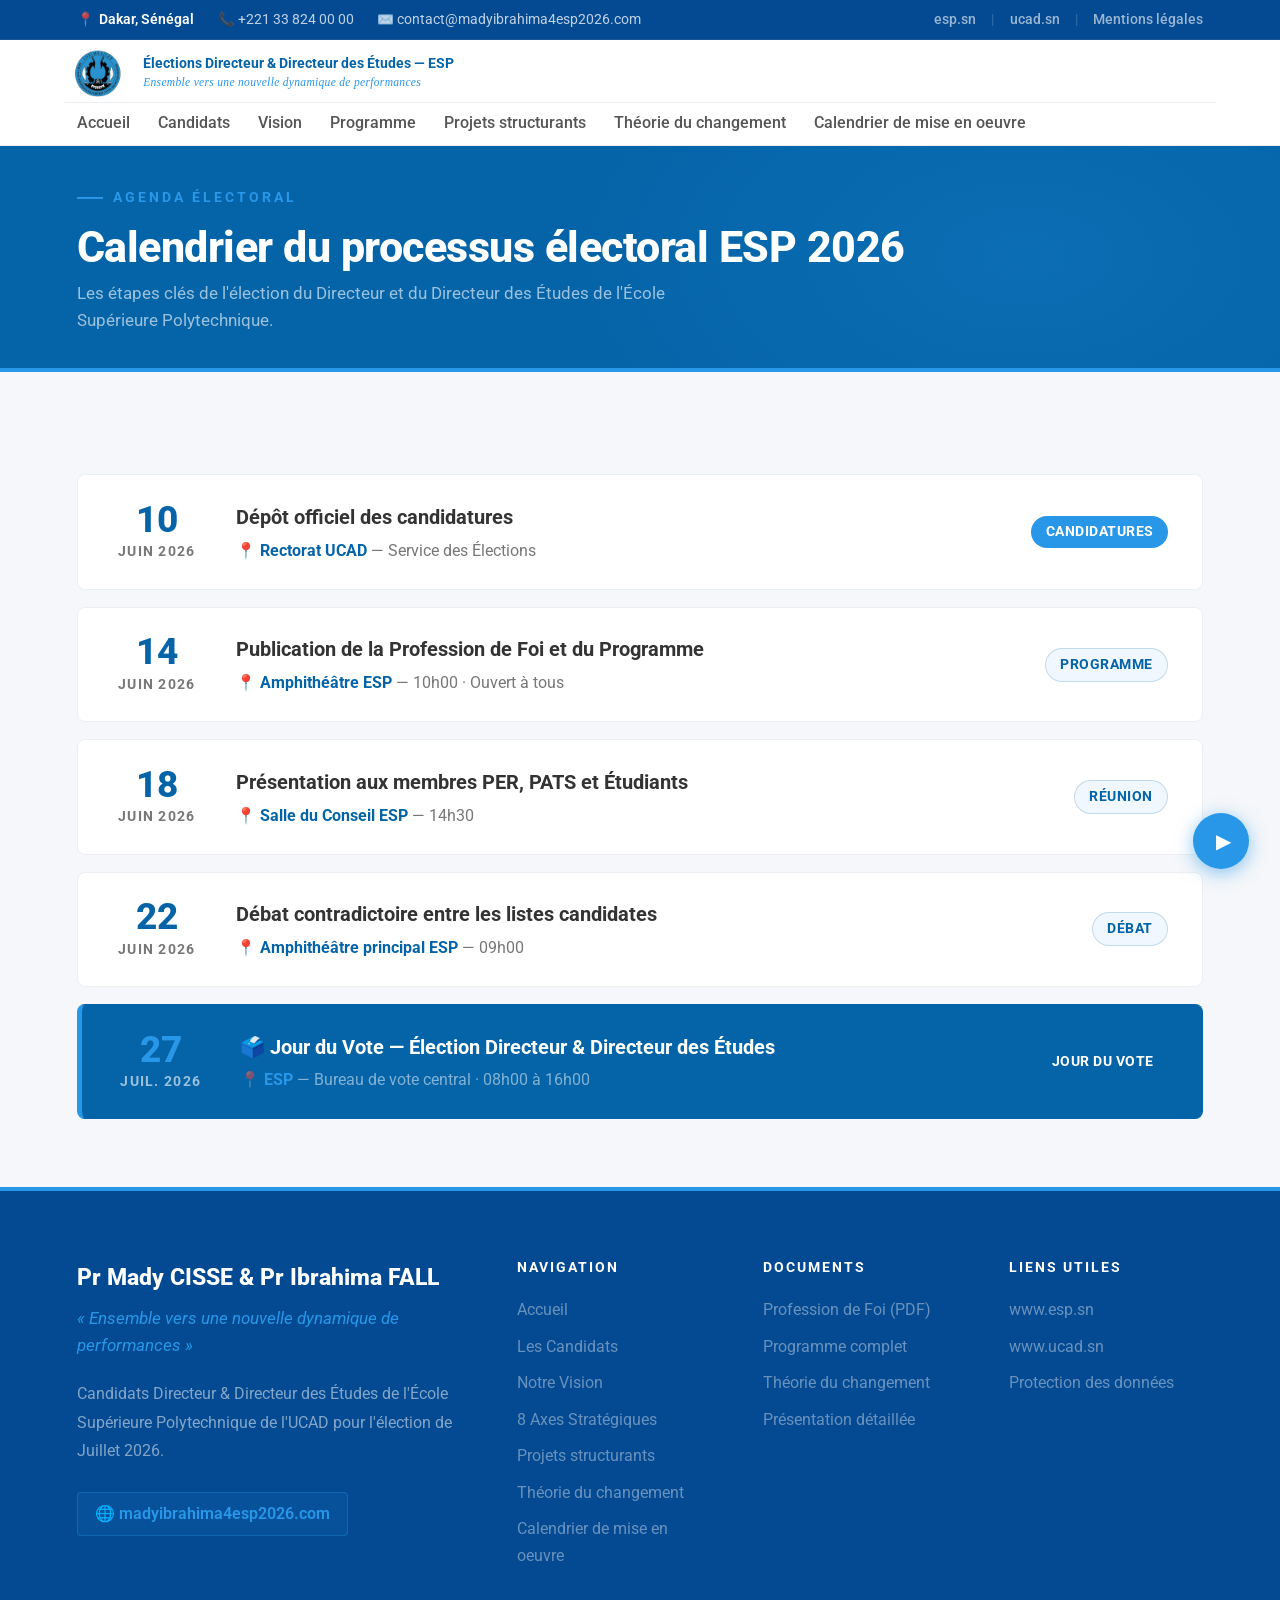
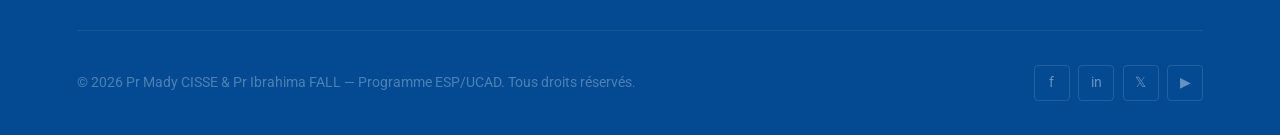
==== commit 7f052695: "Update logo image source in agenda.html" ====
--- a/agenda.html
+++ b/agenda.html
@@ -34,7 +34,7 @@
   <div class="header-inner">
     <a href="index.html" class="brand" aria-label="Accueil">
       <div class="brand-logo">
-        <img src="assets/logo.jpg" alt="Logo ESP" onerror="this.style.display='none';this.parentNode.querySelector('.brand-logo-text').style.display='block'">
+        <img src="logo.jpg" alt="Logo ESP" onerror="this.style.display='none';this.parentNode.querySelector('.brand-logo-text').style.display='block'">
         <span class="brand-logo-text" style="display:none">ESP</span>
       </div>
       <div class="brand-text">
